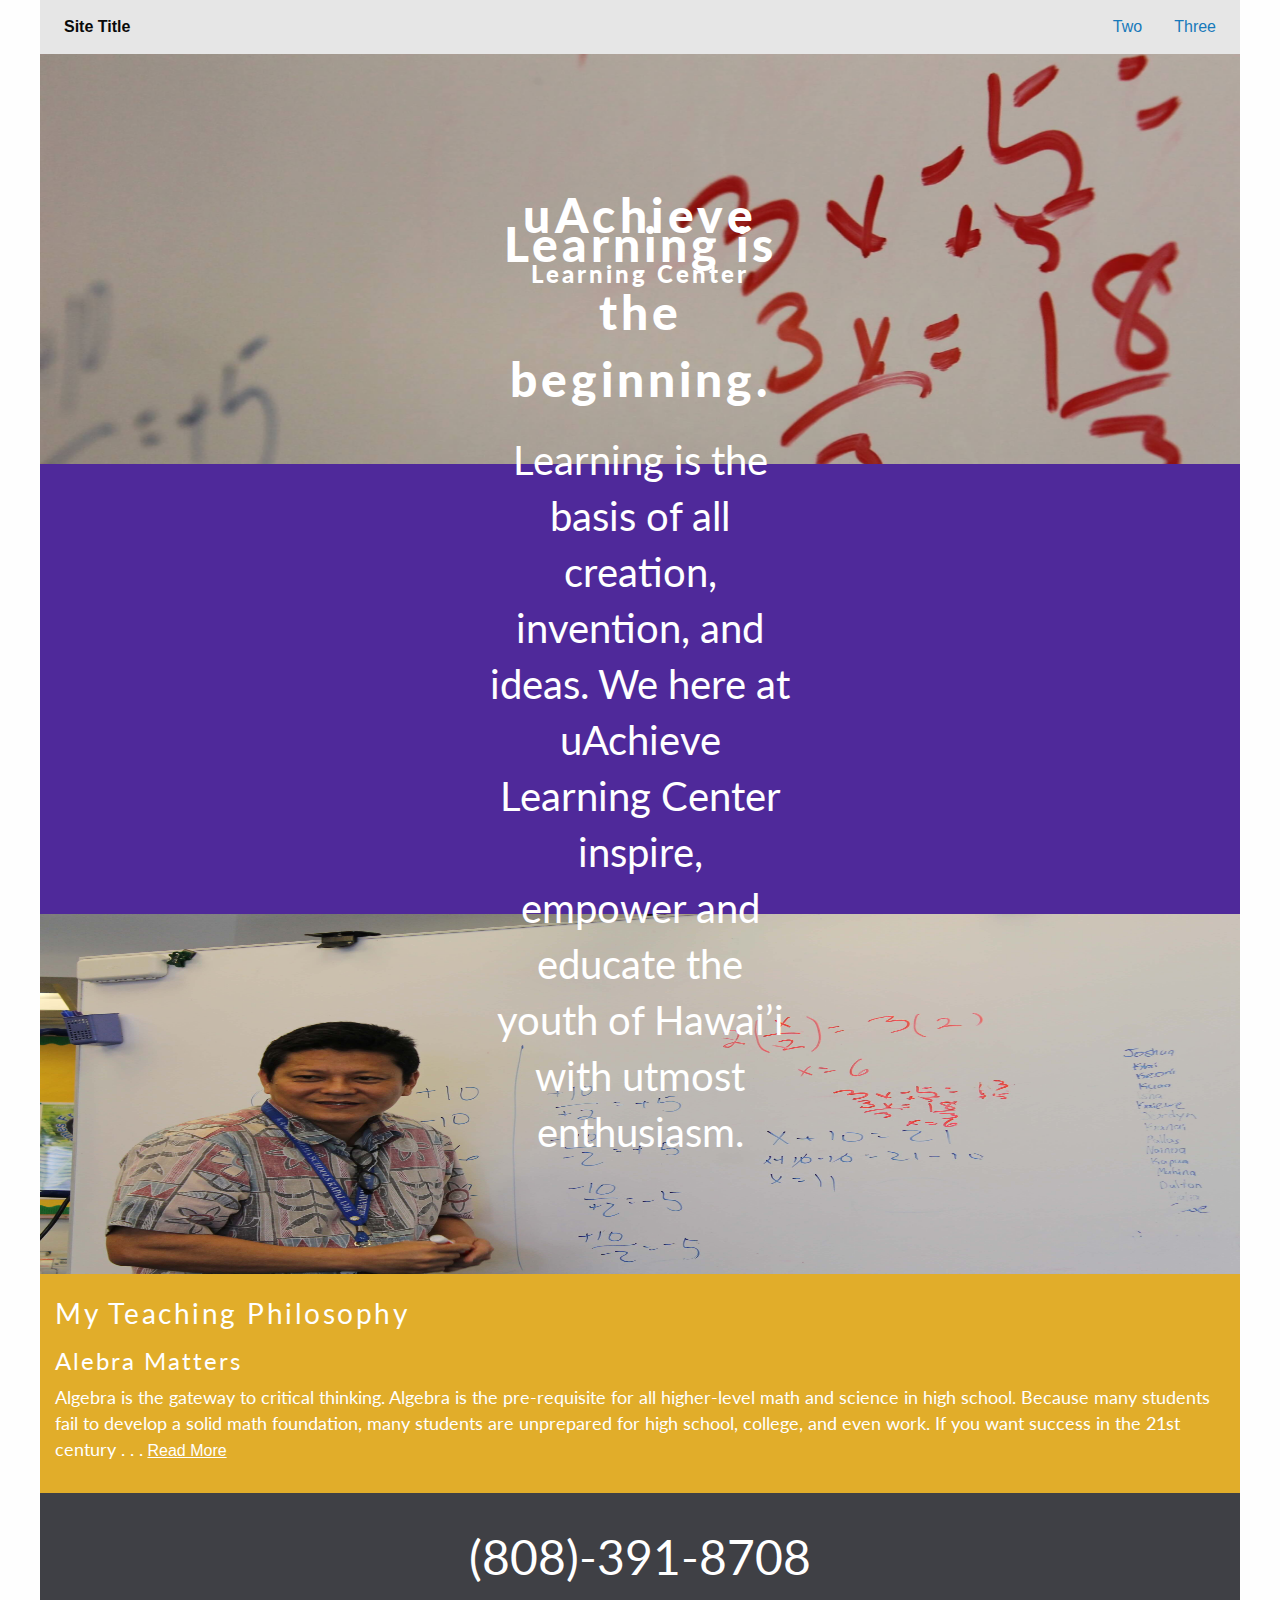
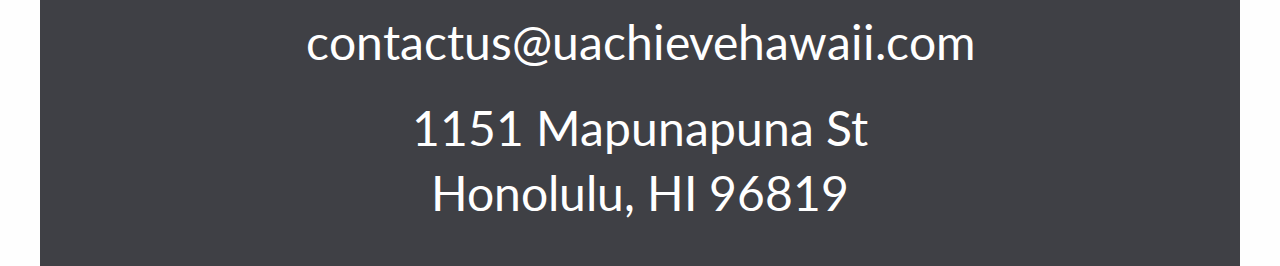
==== index.html @ 9061e4f9 "basic mobile styling done" ====
<!doctype html>
<html class="no-js" lang="en">
  <head>
    <meta charset="utf-8">
    <meta http-equiv="x-ua-compatible" content="ie=edge">
    <meta name="viewport" content="width=device-width, initial-scale=1.0">
    <title>uAchieve 2</title>
    <link rel="stylesheet" href="css/app.css">
    <link rel="stylesheet" href="css/index.css">
    <link href="https://fonts.googleapis.com/css?family=Lato" rel="stylesheet">
  </head>
  <body>



    <div class="row">
    <!-- nav -->
      <div class="title-bar" data-responsive-toggle="da-menu" data-hide-for="medium">
        <button class="menu-icon" type="button" data-toggle="da-menu"></button>
      </div>

      <div class="top-bar" id="da-menu">
        <div class="top-bar-right">
          <ul class="vertical medium-horizontal menu">
            <li><a href="#">Two</a></li>
            <li><a href="#">Three</a></li>
          </ul>
        </div>
        <div class="top-bar-left">
          <ul class="menu">
            <li class="menu-text show-for-medium">Site Title</li>
          </ul>
        </div>
      </div>

      <!-- hero1 -->
      <div class="small-12 columns hero1">
        <div class="hero1text">
          <h1>uAchieve</h1>
          <h2>Learning Center</h2>
        </div>
      </div>
    </div>

    <!-- hero2 -->
    <div class="row hero2">
      <div class="small-12 columns">
        <div class="hero2text">
          <h1>Learning is the beginning.</h1>
          <h2>Learning is the basis of all creation, invention, and ideas. We here at uAchieve Learning Center inspire, empower and educate the youth of Hawai’i with utmost enthusiasm.</h2>
        </div>
      </div>
    </div>

    <!-- hero3 -->
    <div class="row hero3"></div>

    <!-- hero4 -->
    <div class="row hero4">
      <div class="small-12 columns">
        <div class="hero4text">
          <h1>My Teaching Philosophy</h1>
          <h2>Alebra Matters</h2>
          <h3>Algebra is the gateway to critical thinking. Algebra is the pre-requisite for all higher-level math and science in high school. Because many students fail to develop a solid math foundation, many students are unprepared for high school, college, and even work. If you want success in the 21st century . . .</h3> <a href="">Read More</a>
        </div>
      </div>
    </div>

    <!-- footer -->
    <div class="row footer">
      <div class="small-12 columns">
        <div class="footerText">
          <h1>(808)-391-8708</h1>
          <h1>contactus@uachievehawaii.com</h1>
          <h1>1151 Mapunapuna St</h1>
          <h1>Honolulu, HI 96819</h1>
        </div>
      </div>
    </div>

    <script src="bower_components/jquery/dist/jquery.js"></script>
    <script src="bower_components/what-input/dist/what-input.js"></script>
    <script src="bower_components/foundation-sites/dist/js/foundation.js"></script>
    <script src="js/min/app-min.js"></script>
  </body>
</html>
---- css/app.css ----
﻿.slide-in-down.mui-enter{transition-duration:500ms;transition-timing-function:linear;transform:translateY(-100%);transition-property:transform, opacity;backface-visibility:hidden}.slide-in-down.mui-enter.mui-enter-active{transform:translateY(0)}.slide-in-left.mui-enter{transition-duration:500ms;transition-timing-function:linear;transform:translateX(-100%);transition-property:transform, opacity;backface-visibility:hidden}.slide-in-left.mui-enter.mui-enter-active{transform:translateX(0)}.slide-in-up.mui-enter{transition-duration:500ms;transition-timing-function:linear;transform:translateY(100%);transition-property:transform, opacity;backface-visibility:hidden}.slide-in-up.mui-enter.mui-enter-active{transform:translateY(0)}.slide-in-right.mui-enter{transition-duration:500ms;transition-timing-function:linear;transform:translateX(100%);transition-property:transform, opacity;backface-visibility:hidden}.slide-in-right.mui-enter.mui-enter-active{transform:translateX(0)}.slide-out-down.mui-leave{transition-duration:500ms;transition-timing-function:linear;transform:translateY(0);transition-property:transform, opacity;backface-visibility:hidden}.slide-out-down.mui-leave.mui-leave-active{transform:translateY(100%)}.slide-out-right.mui-leave{transition-duration:500ms;transition-timing-function:linear;transform:translateX(0);transition-property:transform, opacity;backface-visibility:hidden}.slide-out-right.mui-leave.mui-leave-active{transform:translateX(100%)}.slide-out-up.mui-leave{transition-duration:500ms;transition-timing-function:linear;transform:translateY(0);transition-property:transform, opacity;backface-visibility:hidden}.slide-out-up.mui-leave.mui-leave-active{transform:translateY(-100%)}.slide-out-left.mui-leave{transition-duration:500ms;transition-timing-function:linear;transform:translateX(0);transition-property:transform, opacity;backface-visibility:hidden}.slide-out-left.mui-leave.mui-leave-active{transform:translateX(-100%)}.fade-in.mui-enter{transition-duration:500ms;transition-timing-function:linear;opacity:0;transition-property:opacity}.fade-in.mui-enter.mui-enter-active{opacity:1}.fade-out.mui-leave{transition-duration:500ms;transition-timing-function:linear;opacity:1;transition-property:opacity}.fade-out.mui-leave.mui-leave-active{opacity:0}.hinge-in-from-top.mui-enter{transition-duration:500ms;transition-timing-function:linear;transform:perspective(2000px) rotateX(-90deg);transform-origin:top;transition-property:transform, opacity;opacity:0}.hinge-in-from-top.mui-enter.mui-enter-active{transform:perspective(2000px) rotate(0deg);opacity:1}.hinge-in-from-right.mui-enter{transition-duration:500ms;transition-timing-function:linear;transform:perspective(2000px) rotateY(-90deg);transform-origin:right;transition-property:transform, opacity;opacity:0}.hinge-in-from-right.mui-enter.mui-enter-active{transform:perspective(2000px) rotate(0deg);opacity:1}.hinge-in-from-bottom.mui-enter{transition-duration:500ms;transition-timing-function:linear;transform:perspective(2000px) rotateX(90deg);transform-origin:bottom;transition-property:transform, opacity;opacity:0}.hinge-in-from-bottom.mui-enter.mui-enter-active{transform:perspective(2000px) rotate(0deg);opacity:1}.hinge-in-from-left.mui-enter{transition-duration:500ms;transition-timing-function:linear;transform:perspective(2000px) rotateY(90deg);transform-origin:left;transition-property:transform, opacity;opacity:0}.hinge-in-from-left.mui-enter.mui-enter-active{transform:perspective(2000px) rotate(0deg);opacity:1}.hinge-in-from-middle-x.mui-enter{transition-duration:500ms;transition-timing-function:linear;transform:perspective(2000px) rotateX(-90deg);transform-origin:center;transition-property:transform, opacity;opacity:0}.hinge-in-from-middle-x.mui-enter.mui-enter-active{transform:perspective(2000px) rotate(0deg);opacity:1}.hinge-in-from-middle-y.mui-enter{transition-duration:500ms;transition-timing-function:linear;transform:perspective(2000px) rotateY(-90deg);transform-origin:center;transition-property:transform, opacity;opacity:0}.hinge-in-from-middle-y.mui-enter.mui-enter-active{transform:perspective(2000px) rotate(0deg);opacity:1}.hinge-out-from-top.mui-leave{transition-duration:500ms;transition-timing-function:linear;transform:perspective(2000px) rotate(0deg);transform-origin:top;transition-property:transform, opacity;opacity:1}.hinge-out-from-top.mui-leave.mui-leave-active{transform:perspective(2000px) rotateX(-90deg);opacity:0}.hinge-out-from-right.mui-leave{transition-duration:500ms;transition-timing-function:linear;transform:perspective(2000px) rotate(0deg);transform-origin:right;transition-property:transform, opacity;opacity:1}.hinge-out-from-right.mui-leave.mui-leave-active{transform:perspective(2000px) rotateY(-90deg);opacity:0}.hinge-out-from-bottom.mui-leave{transition-duration:500ms;transition-timing-function:linear;transform:perspective(2000px) rotate(0deg);transform-origin:bottom;transition-property:transform, opacity;opacity:1}.hinge-out-from-bottom.mui-leave.mui-leave-active{transform:perspective(2000px) rotateX(90deg);opacity:0}.hinge-out-from-left.mui-leave{transition-duration:500ms;transition-timing-function:linear;transform:perspective(2000px) rotate(0deg);transform-origin:left;transition-property:transform, opacity;opacity:1}.hinge-out-from-left.mui-leave.mui-leave-active{transform:perspective(2000px) rotateY(90deg);opacity:0}.hinge-out-from-middle-x.mui-leave{transition-duration:500ms;transition-timing-function:linear;transform:perspective(2000px) rotate(0deg);transform-origin:center;transition-property:transform, opacity;opacity:1}.hinge-out-from-middle-x.mui-leave.mui-leave-active{transform:perspective(2000px) rotateX(-90deg);opacity:0}.hinge-out-from-middle-y.mui-leave{transition-duration:500ms;transition-timing-function:linear;transform:perspective(2000px) rotate(0deg);transform-origin:center;transition-property:transform, opacity;opacity:1}.hinge-out-from-middle-y.mui-leave.mui-leave-active{transform:perspective(2000px) rotateY(-90deg);opacity:0}.scale-in-up.mui-enter{transition-duration:500ms;transition-timing-function:linear;transform:scale(.5);transition-property:transform, opacity;opacity:0}.scale-in-up.mui-enter.mui-enter-active{transform:scale(1);opacity:1}.scale-in-down.mui-enter{transition-duration:500ms;transition-timing-function:linear;transform:scale(1.5);transition-property:transform, opacity;opacity:0}.scale-in-down.mui-enter.mui-enter-active{transform:scale(1);opacity:1}.scale-out-up.mui-leave{transition-duration:500ms;transition-timing-function:linear;transform:scale(1);transition-property:transform, opacity;opacity:1}.scale-out-up.mui-leave.mui-leave-active{transform:scale(1.5);opacity:0}.scale-out-down.mui-leave{transition-duration:500ms;transition-timing-function:linear;transform:scale(1);transition-property:transform, opacity;opacity:1}.scale-out-down.mui-leave.mui-leave-active{transform:scale(.5);opacity:0}.spin-in.mui-enter{transition-duration:500ms;transition-timing-function:linear;transform:rotate(-.75turn);transition-property:transform, opacity;opacity:0}.spin-in.mui-enter.mui-enter-active{transform:rotate(0);opacity:1}.spin-out.mui-leave{transition-duration:500ms;transition-timing-function:linear;transform:rotate(0);transition-property:transform, opacity;opacity:1}.spin-out.mui-leave.mui-leave-active{transform:rotate(.75turn);opacity:0}.spin-in-ccw.mui-enter{transition-duration:500ms;transition-timing-function:linear;transform:rotate(.75turn);transition-property:transform, opacity;opacity:0}.spin-in-ccw.mui-enter.mui-enter-active{transform:rotate(0);opacity:1}.spin-out-ccw.mui-leave{transition-duration:500ms;transition-timing-function:linear;transform:rotate(0);transition-property:transform, opacity;opacity:1}.spin-out-ccw.mui-leave.mui-leave-active{transform:rotate(-.75turn);opacity:0}.slow{transition-duration:750ms !important}.fast{transition-duration:250ms !important}.linear{transition-timing-function:linear !important}.ease{transition-timing-function:ease !important}.ease-in{transition-timing-function:ease-in !important}.ease-out{transition-timing-function:ease-out !important}.ease-in-out{transition-timing-function:ease-in-out !important}.bounce-in{transition-timing-function:cubic-bezier(0.485, 0.155, 0.24, 1.245) !important}.bounce-out{transition-timing-function:cubic-bezier(0.485, 0.155, 0.515, 0.845) !important}.bounce-in-out{transition-timing-function:cubic-bezier(0.76, -0.245, 0.24, 1.245) !important}.short-delay{transition-delay:300ms !important}.long-delay{transition-delay:700ms !important}.shake{animation-name:shake-7}@keyframes shake-7{0%,10%,20%,30%,40%,50%,60%,70%,80%,90%{transform:translateX(7%)}5%,15%,25%,35%,45%,55%,65%,75%,85%,95%{transform:translateX(-7%)}}.spin-cw{animation-name:spin-cw-1turn}@keyframes spin-cw-1turn{0%{transform:rotate(-1turn)}100%{transform:rotate(0)}}.spin-ccw{animation-name:spin-cw-1turn}@keyframes spin-cw-1turn{0%{transform:rotate(0)}100%{transform:rotate(1turn)}}.wiggle{animation-name:wiggle-7deg}@keyframes wiggle-7deg{40%,50%,60%{transform:rotate(7deg)}35%,45%,55%,65%{transform:rotate(-7deg)}0%,30%,70%,100%{transform:rotate(0)}}.shake,.spin-cw,.spin-ccw,.wiggle{animation-duration:500ms}.infinite{animation-iteration-count:infinite}.slow{animation-duration:750ms !important}.fast{animation-duration:250ms !important}.linear{animation-timing-function:linear !important}.ease{animation-timing-function:ease !important}.ease-in{animation-timing-function:ease-in !important}.ease-out{animation-timing-function:ease-out !important}.ease-in-out{animation-timing-function:ease-in-out !important}.bounce-in{animation-timing-function:cubic-bezier(0.485, 0.155, 0.24, 1.245) !important}.bounce-out{animation-timing-function:cubic-bezier(0.485, 0.155, 0.515, 0.845) !important}.bounce-in-out{animation-timing-function:cubic-bezier(0.76, -0.245, 0.24, 1.245) !important}.short-delay{animation-delay:300ms !important}.long-delay{animation-delay:700ms !important}/*! normalize-scss | MIT/GPLv2 License | bit.ly/normalize-scss */html{font-family:sans-serif;line-height:1.15;-ms-text-size-adjust:100%;-webkit-text-size-adjust:100%}body{margin:0}article,aside,footer,header,nav,section{display:block}h1{font-size:2em;margin:0.67em 0}figcaption,figure{display:block}figure{margin:1em 40px}hr{box-sizing:content-box;height:0;overflow:visible}main{display:block}pre{font-family:monospace, monospace;font-size:1em}a{background-color:transparent;-webkit-text-decoration-skip:objects}a:active,a:hover{outline-width:0}abbr[title]{border-bottom:none;text-decoration:underline;text-decoration:underline dotted}b,strong{font-weight:inherit}b,strong{font-weight:bolder}code,kbd,samp{font-family:monospace, monospace;font-size:1em}dfn{font-style:italic}mark{background-color:#ff0;color:#000}small{font-size:80%}sub,sup{font-size:75%;line-height:0;position:relative;vertical-align:baseline}sub{bottom:-0.25em}sup{top:-0.5em}audio,video{display:inline-block}audio:not([controls]){display:none;height:0}img{border-style:none}svg:not(:root){overflow:hidden}button,input,optgroup,select,textarea{font-family:sans-serif;font-size:100%;line-height:1.15;margin:0}button{overflow:visible}button,select{text-transform:none}button,html [type="button"],[type="reset"],[type="submit"]{-webkit-appearance:button}button::-moz-focus-inner,[type="button"]::-moz-focus-inner,[type="reset"]::-moz-focus-inner,[type="submit"]::-moz-focus-inner{border-style:none;padding:0}button:-moz-focusring,[type="button"]:-moz-focusring,[type="reset"]:-moz-focusring,[type="submit"]:-moz-focusring{outline:1px dotted ButtonText}input{overflow:visible}[type="checkbox"],[type="radio"]{box-sizing:border-box;padding:0}[type="number"]::-webkit-inner-spin-button,[type="number"]::-webkit-outer-spin-button{height:auto}[type="search"]{-webkit-appearance:textfield;outline-offset:-2px}[type="search"]::-webkit-search-cancel-button,[type="search"]::-webkit-search-decoration{-webkit-appearance:none}::-webkit-file-upload-button{-webkit-appearance:button;font:inherit}fieldset{border:1px solid #c0c0c0;margin:0 2px;padding:0.35em 0.625em 0.75em}legend{box-sizing:border-box;display:table;max-width:100%;padding:0;color:inherit;white-space:normal}progress{display:inline-block;vertical-align:baseline}textarea{overflow:auto}details{display:block}summary{display:list-item}menu{display:block}canvas{display:inline-block}template{display:none}[hidden]{display:none}.foundation-mq{font-family:"small=0em&medium=40em&large=64em&xlarge=75em&xxlarge=90em"}html{box-sizing:border-box;font-size:100%}*,*::before,*::after{box-sizing:inherit}body{margin:0;padding:0;background:#fefefe;font-family:"Helvetica Neue",Helvetica,Roboto,Arial,sans-serif;font-weight:normal;line-height:1.5;color:#0a0a0a;-webkit-font-smoothing:antialiased;-moz-osx-font-smoothing:grayscale}img{display:inline-block;vertical-align:middle;max-width:100%;height:auto;-ms-interpolation-mode:bicubic}textarea{height:auto;min-height:50px;border-radius:0}select{width:100%;border-radius:0}.map_canvas img,.map_canvas embed,.map_canvas object,.mqa-display img,.mqa-display embed,.mqa-display object{max-width:none !important}button{padding:0;appearance:none;border:0;border-radius:0;background:transparent;line-height:1}[data-whatinput='mouse'] button{outline:0}.is-visible{display:block !important}.is-hidden{display:none !important}.row{max-width:75rem;margin-right:auto;margin-left:auto}.row::before,.row::after{display:table;content:' '}.row::after{clear:both}.row.collapse>.column,.row.collapse>.columns{padding-right:0;padding-left:0}.row .row{margin-right:-.625rem;margin-left:-.625rem}@media print, screen and (min-width: 40em){.row .row{margin-right:-.9375rem;margin-left:-.9375rem}}@media print, screen and (min-width: 64em){.row .row{margin-right:-.9375rem;margin-left:-.9375rem}}.row .row.collapse{margin-right:0;margin-left:0}.row.expanded{max-width:none}.row.expanded .row{margin-right:auto;margin-left:auto}.row.gutter-small>.column,.row.gutter-small>.columns{padding-right:.625rem;padding-left:.625rem}.row.gutter-medium>.column,.row.gutter-medium>.columns{padding-right:.9375rem;padding-left:.9375rem}.column,.columns{width:100%;float:left;padding-right:.625rem;padding-left:.625rem}@media print, screen and (min-width: 40em){.column,.columns{padding-right:.9375rem;padding-left:.9375rem}}.column:last-child:not(:first-child),.columns:last-child:not(:first-child){float:right}.column.end:last-child:last-child,.end.columns:last-child:last-child{float:left}.column.row.row,.row.row.columns{float:none}.row .column.row.row,.row .row.row.columns{margin-right:0;margin-left:0;padding-right:0;padding-left:0}.small-1{width:8.3333333333%}.small-push-1{position:relative;left:8.3333333333%}.small-pull-1{position:relative;left:-8.3333333333%}.small-offset-0{margin-left:0%}.small-2{width:16.6666666667%}.small-push-2{position:relative;left:16.6666666667%}.small-pull-2{position:relative;left:-16.6666666667%}.small-offset-1{margin-left:8.3333333333%}.small-3{width:25%}.small-push-3{position:relative;left:25%}.small-pull-3{position:relative;left:-25%}.small-offset-2{margin-left:16.6666666667%}.small-4{width:33.3333333333%}.small-push-4{position:relative;left:33.3333333333%}.small-pull-4{position:relative;left:-33.3333333333%}.small-offset-3{margin-left:25%}.small-5{width:41.6666666667%}.small-push-5{position:relative;left:41.6666666667%}.small-pull-5{position:relative;left:-41.6666666667%}.small-offset-4{margin-left:33.3333333333%}.small-6{width:50%}.small-push-6{position:relative;left:50%}.small-pull-6{position:relative;left:-50%}.small-offset-5{margin-left:41.6666666667%}.small-7{width:58.3333333333%}.small-push-7{position:relative;left:58.3333333333%}.small-pull-7{position:relative;left:-58.3333333333%}.small-offset-6{margin-left:50%}.small-8{width:66.6666666667%}.small-push-8{position:relative;left:66.6666666667%}.small-pull-8{position:relative;left:-66.6666666667%}.small-offset-7{margin-left:58.3333333333%}.small-9{width:75%}.small-push-9{position:relative;left:75%}.small-pull-9{position:relative;left:-75%}.small-offset-8{margin-left:66.6666666667%}.small-10{width:83.3333333333%}.small-push-10{position:relative;left:83.3333333333%}.small-pull-10{position:relative;left:-83.3333333333%}.small-offset-9{margin-left:75%}.small-11{width:91.6666666667%}.small-push-11{position:relative;left:91.6666666667%}.small-pull-11{position:relative;left:-91.6666666667%}.small-offset-10{margin-left:83.3333333333%}.small-12{width:100%}.small-offset-11{margin-left:91.6666666667%}.small-up-1>.column,.small-up-1>.columns{float:left;width:100%}.small-up-1>.column:nth-of-type(1n),.small-up-1>.columns:nth-of-type(1n){clear:none}.small-up-1>.column:nth-of-type(1n+1),.small-up-1>.columns:nth-of-type(1n+1){clear:both}.small-up-1>.column:last-child,.small-up-1>.columns:last-child{float:left}.small-up-2>.column,.small-up-2>.columns{float:left;width:50%}.small-up-2>.column:nth-of-type(1n),.small-up-2>.columns:nth-of-type(1n){clear:none}.small-up-2>.column:nth-of-type(2n+1),.small-up-2>.columns:nth-of-type(2n+1){clear:both}.small-up-2>.column:last-child,.small-up-2>.columns:last-child{float:left}.small-up-3>.column,.small-up-3>.columns{float:left;width:33.3333333333%}.small-up-3>.column:nth-of-type(1n),.small-up-3>.columns:nth-of-type(1n){clear:none}.small-up-3>.column:nth-of-type(3n+1),.small-up-3>.columns:nth-of-type(3n+1){clear:both}.small-up-3>.column:last-child,.small-up-3>.columns:last-child{float:left}.small-up-4>.column,.small-up-4>.columns{float:left;width:25%}.small-up-4>.column:nth-of-type(1n),.small-up-4>.columns:nth-of-type(1n){clear:none}.small-up-4>.column:nth-of-type(4n+1),.small-up-4>.columns:nth-of-type(4n+1){clear:both}.small-up-4>.column:last-child,.small-up-4>.columns:last-child{float:left}.small-up-5>.column,.small-up-5>.columns{float:left;width:20%}.small-up-5>.column:nth-of-type(1n),.small-up-5>.columns:nth-of-type(1n){clear:none}.small-up-5>.column:nth-of-type(5n+1),.small-up-5>.columns:nth-of-type(5n+1){clear:both}.small-up-5>.column:last-child,.small-up-5>.columns:last-child{float:left}.small-up-6>.column,.small-up-6>.columns{float:left;width:16.6666666667%}.small-up-6>.column:nth-of-type(1n),.small-up-6>.columns:nth-of-type(1n){clear:none}.small-up-6>.column:nth-of-type(6n+1),.small-up-6>.columns:nth-of-type(6n+1){clear:both}.small-up-6>.column:last-child,.small-up-6>.columns:last-child{float:left}.small-up-7>.column,.small-up-7>.columns{float:left;width:14.2857142857%}.small-up-7>.column:nth-of-type(1n),.small-up-7>.columns:nth-of-type(1n){clear:none}.small-up-7>.column:nth-of-type(7n+1),.small-up-7>.columns:nth-of-type(7n+1){clear:both}.small-up-7>.column:last-child,.small-up-7>.columns:last-child{float:left}.small-up-8>.column,.small-up-8>.columns{float:left;width:12.5%}.small-up-8>.column:nth-of-type(1n),.small-up-8>.columns:nth-of-type(1n){clear:none}.small-up-8>.column:nth-of-type(8n+1),.small-up-8>.columns:nth-of-type(8n+1){clear:both}.small-up-8>.column:last-child,.small-up-8>.columns:last-child{float:left}.small-collapse>.column,.small-collapse>.columns{padding-right:0;padding-left:0}.small-collapse .row{margin-right:0;margin-left:0}.expanded.row .small-collapse.row{margin-right:0;margin-left:0}.small-uncollapse>.column,.small-uncollapse>.columns{padding-right:.625rem;padding-left:.625rem}.small-centered{margin-right:auto;margin-left:auto}.small-centered,.small-centered:last-child:not(:first-child){float:none;clear:both}.small-uncentered,.small-push-0,.small-pull-0{position:static;float:left;margin-right:0;margin-left:0}@media print, screen and (min-width: 40em){.medium-1{width:8.3333333333%}.medium-push-1{position:relative;left:8.3333333333%}.medium-pull-1{position:relative;left:-8.3333333333%}.medium-offset-0{margin-left:0%}.medium-2{width:16.6666666667%}.medium-push-2{position:relative;left:16.6666666667%}.medium-pull-2{position:relative;left:-16.6666666667%}.medium-offset-1{margin-left:8.3333333333%}.medium-3{width:25%}.medium-push-3{position:relative;left:25%}.medium-pull-3{position:relative;left:-25%}.medium-offset-2{margin-left:16.6666666667%}.medium-4{width:33.3333333333%}.medium-push-4{position:relative;left:33.3333333333%}.medium-pull-4{position:relative;left:-33.3333333333%}.medium-offset-3{margin-left:25%}.medium-5{width:41.6666666667%}.medium-push-5{position:relative;left:41.6666666667%}.medium-pull-5{position:relative;left:-41.6666666667%}.medium-offset-4{margin-left:33.3333333333%}.medium-6{width:50%}.medium-push-6{position:relative;left:50%}.medium-pull-6{position:relative;left:-50%}.medium-offset-5{margin-left:41.6666666667%}.medium-7{width:58.3333333333%}.medium-push-7{position:relative;left:58.3333333333%}.medium-pull-7{position:relative;left:-58.3333333333%}.medium-offset-6{margin-left:50%}.medium-8{width:66.6666666667%}.medium-push-8{position:relative;left:66.6666666667%}.medium-pull-8{position:relative;left:-66.6666666667%}.medium-offset-7{margin-left:58.3333333333%}.medium-9{width:75%}.medium-push-9{position:relative;left:75%}.medium-pull-9{position:relative;left:-75%}.medium-offset-8{margin-left:66.6666666667%}.medium-10{width:83.3333333333%}.medium-push-10{position:relative;left:83.3333333333%}.medium-pull-10{position:relative;left:-83.3333333333%}.medium-offset-9{margin-left:75%}.medium-11{width:91.6666666667%}.medium-push-11{position:relative;left:91.6666666667%}.medium-pull-11{position:relative;left:-91.6666666667%}.medium-offset-10{margin-left:83.3333333333%}.medium-12{width:100%}.medium-offset-11{margin-left:91.6666666667%}.medium-up-1>.column,.medium-up-1>.columns{float:left;width:100%}.medium-up-1>.column:nth-of-type(1n),.medium-up-1>.columns:nth-of-type(1n){clear:none}.medium-up-1>.column:nth-of-type(1n+1),.medium-up-1>.columns:nth-of-type(1n+1){clear:both}.medium-up-1>.column:last-child,.medium-up-1>.columns:last-child{float:left}.medium-up-2>.column,.medium-up-2>.columns{float:left;width:50%}.medium-up-2>.column:nth-of-type(1n),.medium-up-2>.columns:nth-of-type(1n){clear:none}.medium-up-2>.column:nth-of-type(2n+1),.medium-up-2>.columns:nth-of-type(2n+1){clear:both}.medium-up-2>.column:last-child,.medium-up-2>.columns:last-child{float:left}.medium-up-3>.column,.medium-up-3>.columns{float:left;width:33.3333333333%}.medium-up-3>.column:nth-of-type(1n),.medium-up-3>.columns:nth-of-type(1n){clear:none}.medium-up-3>.column:nth-of-type(3n+1),.medium-up-3>.columns:nth-of-type(3n+1){clear:both}.medium-up-3>.column:last-child,.medium-up-3>.columns:last-child{float:left}.medium-up-4>.column,.medium-up-4>.columns{float:left;width:25%}.medium-up-4>.column:nth-of-type(1n),.medium-up-4>.columns:nth-of-type(1n){clear:none}.medium-up-4>.column:nth-of-type(4n+1),.medium-up-4>.columns:nth-of-type(4n+1){clear:both}.medium-up-4>.column:last-child,.medium-up-4>.columns:last-child{float:left}.medium-up-5>.column,.medium-up-5>.columns{float:left;width:20%}.medium-up-5>.column:nth-of-type(1n),.medium-up-5>.columns:nth-of-type(1n){clear:none}.medium-up-5>.column:nth-of-type(5n+1),.medium-up-5>.columns:nth-of-type(5n+1){clear:both}.medium-up-5>.column:last-child,.medium-up-5>.columns:last-child{float:left}.medium-up-6>.column,.medium-up-6>.columns{float:left;width:16.6666666667%}.medium-up-6>.column:nth-of-type(1n),.medium-up-6>.columns:nth-of-type(1n){clear:none}.medium-up-6>.column:nth-of-type(6n+1),.medium-up-6>.columns:nth-of-type(6n+1){clear:both}.medium-up-6>.column:last-child,.medium-up-6>.columns:last-child{float:left}.medium-up-7>.column,.medium-up-7>.columns{float:left;width:14.2857142857%}.medium-up-7>.column:nth-of-type(1n),.medium-up-7>.columns:nth-of-type(1n){clear:none}.medium-up-7>.column:nth-of-type(7n+1),.medium-up-7>.columns:nth-of-type(7n+1){clear:both}.medium-up-7>.column:last-child,.medium-up-7>.columns:last-child{float:left}.medium-up-8>.column,.medium-up-8>.columns{float:left;width:12.5%}.medium-up-8>.column:nth-of-type(1n),.medium-up-8>.columns:nth-of-type(1n){clear:none}.medium-up-8>.column:nth-of-type(8n+1),.medium-up-8>.columns:nth-of-type(8n+1){clear:both}.medium-up-8>.column:last-child,.medium-up-8>.columns:last-child{float:left}.medium-collapse>.column,.medium-collapse>.columns{padding-right:0;padding-left:0}.medium-collapse .row{margin-right:0;margin-left:0}.expanded.row .medium-collapse.row{margin-right:0;margin-left:0}.medium-uncollapse>.column,.medium-uncollapse>.columns{padding-right:.9375rem;padding-left:.9375rem}.medium-centered{margin-right:auto;margin-left:auto}.medium-centered,.medium-centered:last-child:not(:first-child){float:none;clear:both}.medium-uncentered,.medium-push-0,.medium-pull-0{position:static;float:left;margin-right:0;margin-left:0}}@media print, screen and (min-width: 64em){.large-1{width:8.3333333333%}.large-push-1{position:relative;left:8.3333333333%}.large-pull-1{position:relative;left:-8.3333333333%}.large-offset-0{margin-left:0%}.large-2{width:16.6666666667%}.large-push-2{position:relative;left:16.6666666667%}.large-pull-2{position:relative;left:-16.6666666667%}.large-offset-1{margin-left:8.3333333333%}.large-3{width:25%}.large-push-3{position:relative;left:25%}.large-pull-3{position:relative;left:-25%}.large-offset-2{margin-left:16.6666666667%}.large-4{width:33.3333333333%}.large-push-4{position:relative;left:33.3333333333%}.large-pull-4{position:relative;left:-33.3333333333%}.large-offset-3{margin-left:25%}.large-5{width:41.6666666667%}.large-push-5{position:relative;left:41.6666666667%}.large-pull-5{position:relative;left:-41.6666666667%}.large-offset-4{margin-left:33.3333333333%}.large-6{width:50%}.large-push-6{position:relative;left:50%}.large-pull-6{position:relative;left:-50%}.large-offset-5{margin-left:41.6666666667%}.large-7{width:58.3333333333%}.large-push-7{position:relative;left:58.3333333333%}.large-pull-7{position:relative;left:-58.3333333333%}.large-offset-6{margin-left:50%}.large-8{width:66.6666666667%}.large-push-8{position:relative;left:66.6666666667%}.large-pull-8{position:relative;left:-66.6666666667%}.large-offset-7{margin-left:58.3333333333%}.large-9{width:75%}.large-push-9{position:relative;left:75%}.large-pull-9{position:relative;left:-75%}.large-offset-8{margin-left:66.6666666667%}.large-10{width:83.3333333333%}.large-push-10{position:relative;left:83.3333333333%}.large-pull-10{position:relative;left:-83.3333333333%}.large-offset-9{margin-left:75%}.large-11{width:91.6666666667%}.large-push-11{position:relative;left:91.6666666667%}.large-pull-11{position:relative;left:-91.6666666667%}.large-offset-10{margin-left:83.3333333333%}.large-12{width:100%}.large-offset-11{margin-left:91.6666666667%}.large-up-1>.column,.large-up-1>.columns{float:left;width:100%}.large-up-1>.column:nth-of-type(1n),.large-up-1>.columns:nth-of-type(1n){clear:none}.large-up-1>.column:nth-of-type(1n+1),.large-up-1>.columns:nth-of-type(1n+1){clear:both}.large-up-1>.column:last-child,.large-up-1>.columns:last-child{float:left}.large-up-2>.column,.large-up-2>.columns{float:left;width:50%}.large-up-2>.column:nth-of-type(1n),.large-up-2>.columns:nth-of-type(1n){clear:none}.large-up-2>.column:nth-of-type(2n+1),.large-up-2>.columns:nth-of-type(2n+1){clear:both}.large-up-2>.column:last-child,.large-up-2>.columns:last-child{float:left}.large-up-3>.column,.large-up-3>.columns{float:left;width:33.3333333333%}.large-up-3>.column:nth-of-type(1n),.large-up-3>.columns:nth-of-type(1n){clear:none}.large-up-3>.column:nth-of-type(3n+1),.large-up-3>.columns:nth-of-type(3n+1){clear:both}.large-up-3>.column:last-child,.large-up-3>.columns:last-child{float:left}.large-up-4>.column,.large-up-4>.columns{float:left;width:25%}.large-up-4>.column:nth-of-type(1n),.large-up-4>.columns:nth-of-type(1n){clear:none}.large-up-4>.column:nth-of-type(4n+1),.large-up-4>.columns:nth-of-type(4n+1){clear:both}.large-up-4>.column:last-child,.large-up-4>.columns:last-child{float:left}.large-up-5>.column,.large-up-5>.columns{float:left;width:20%}.large-up-5>.column:nth-of-type(1n),.large-up-5>.columns:nth-of-type(1n){clear:none}.large-up-5>.column:nth-of-type(5n+1),.large-up-5>.columns:nth-of-type(5n+1){clear:both}.large-up-5>.column:last-child,.large-up-5>.columns:last-child{float:left}.large-up-6>.column,.large-up-6>.columns{float:left;width:16.6666666667%}.large-up-6>.column:nth-of-type(1n),.large-up-6>.columns:nth-of-type(1n){clear:none}.large-up-6>.column:nth-of-type(6n+1),.large-up-6>.columns:nth-of-type(6n+1){clear:both}.large-up-6>.column:last-child,.large-up-6>.columns:last-child{float:left}.large-up-7>.column,.large-up-7>.columns{float:left;width:14.2857142857%}.large-up-7>.column:nth-of-type(1n),.large-up-7>.columns:nth-of-type(1n){clear:none}.large-up-7>.column:nth-of-type(7n+1),.large-up-7>.columns:nth-of-type(7n+1){clear:both}.large-up-7>.column:last-child,.large-up-7>.columns:last-child{float:left}.large-up-8>.column,.large-up-8>.columns{float:left;width:12.5%}.large-up-8>.column:nth-of-type(1n),.large-up-8>.columns:nth-of-type(1n){clear:none}.large-up-8>.column:nth-of-type(8n+1),.large-up-8>.columns:nth-of-type(8n+1){clear:both}.large-up-8>.column:last-child,.large-up-8>.columns:last-child{float:left}.large-collapse>.column,.large-collapse>.columns{padding-right:0;padding-left:0}.large-collapse .row{margin-right:0;margin-left:0}.expanded.row .large-collapse.row{margin-right:0;margin-left:0}.large-uncollapse>.column,.large-uncollapse>.columns{padding-right:.9375rem;padding-left:.9375rem}.large-centered{margin-right:auto;margin-left:auto}.large-centered,.large-centered:last-child:not(:first-child){float:none;clear:both}.large-uncentered,.large-push-0,.large-pull-0{position:static;float:left;margin-right:0;margin-left:0}}.column-block{margin-bottom:1.25rem}.column-block>:last-child{margin-bottom:0}@media print, screen and (min-width: 40em){.column-block{margin-bottom:1.875rem}.column-block>:last-child{margin-bottom:0}}div,dl,dt,dd,ul,ol,li,h1,h2,h3,h4,h5,h6,pre,form,p,blockquote,th,td{margin:0;padding:0}p{margin-bottom:1rem;font-size:inherit;line-height:1.6;text-rendering:optimizeLegibility}em,i{font-style:italic;line-height:inherit}strong,b{font-weight:bold;line-height:inherit}small{font-size:80%;line-height:inherit}h1,h2,h3,h4,h5,h6{font-family:"Helvetica Neue",Helvetica,Roboto,Arial,sans-serif;font-style:normal;font-weight:normal;color:inherit;text-rendering:optimizeLegibility}h1 small,h2 small,h3 small,h4 small,h5 small,h6 small{line-height:0;color:#cacaca}h1{font-size:1.5rem;line-height:1.4;margin-top:0;margin-bottom:.5rem}h2{font-size:1.25rem;line-height:1.4;margin-top:0;margin-bottom:.5rem}h3{font-size:1.1875rem;line-height:1.4;margin-top:0;margin-bottom:.5rem}h4{font-size:1.125rem;line-height:1.4;margin-top:0;margin-bottom:.5rem}h5{font-size:1.0625rem;line-height:1.4;margin-top:0;margin-bottom:.5rem}h6{font-size:1rem;line-height:1.4;margin-top:0;margin-bottom:.5rem}@media print, screen and (min-width: 40em){h1{font-size:3rem}h2{font-size:2.5rem}h3{font-size:1.9375rem}h4{font-size:1.5625rem}h5{font-size:1.25rem}h6{font-size:1rem}}a{line-height:inherit;color:#1779ba;text-decoration:none;cursor:pointer}a:hover,a:focus{color:#1468a0}a img{border:0}hr{clear:both;max-width:75rem;height:0;margin:1.25rem auto;border-top:0;border-right:0;border-bottom:1px solid #cacaca;border-left:0}ul,ol,dl{margin-bottom:1rem;list-style-position:outside;line-height:1.6}li{font-size:inherit}ul{margin-left:1.25rem;list-style-type:disc}ol{margin-left:1.25rem}ul ul,ol ul,ul ol,ol ol{margin-left:1.25rem;margin-bottom:0}dl{margin-bottom:1rem}dl dt{margin-bottom:.3rem;font-weight:bold}blockquote{margin:0 0 1rem;padding:.5625rem 1.25rem 0 1.1875rem;border-left:1px solid #cacaca}blockquote,blockquote p{line-height:1.6;color:#8a8a8a}cite{display:block;font-size:.8125rem;color:#8a8a8a}cite:before{content:"— "}abbr{border-bottom:1px dotted #0a0a0a;color:#0a0a0a;cursor:help}figure{margin:0}code{padding:.125rem .3125rem .0625rem;border:1px solid #cacaca;background-color:#e6e6e6;font-family:Consolas,"Liberation Mono",Courier,monospace;font-weight:normal;color:#0a0a0a}kbd{margin:0;padding:.125rem .25rem 0;background-color:#e6e6e6;font-family:Consolas,"Liberation Mono",Courier,monospace;color:#0a0a0a}.subheader{margin-top:.2rem;margin-bottom:.5rem;font-weight:normal;line-height:1.4;color:#8a8a8a}.lead{font-size:125%;line-height:1.6}.stat{font-size:2.5rem;line-height:1}p+.stat{margin-top:-1rem}.no-bullet{margin-left:0;list-style:none}.text-left{text-align:left}.text-right{text-align:right}.text-center{text-align:center}.text-justify{text-align:justify}@media print, screen and (min-width: 40em){.medium-text-left{text-align:left}.medium-text-right{text-align:right}.medium-text-center{text-align:center}.medium-text-justify{text-align:justify}}@media print, screen and (min-width: 64em){.large-text-left{text-align:left}.large-text-right{text-align:right}.large-text-center{text-align:center}.large-text-justify{text-align:justify}}.show-for-print{display:none !important}@media print{*{background:transparent !important;box-shadow:none !important;color:black !important;text-shadow:none !important}.show-for-print{display:block !important}.hide-for-print{display:none !important}table.show-for-print{display:table !important}thead.show-for-print{display:table-header-group !important}tbody.show-for-print{display:table-row-group !important}tr.show-for-print{display:table-row !important}td.show-for-print{display:table-cell !important}th.show-for-print{display:table-cell !important}a,a:visited{text-decoration:underline}a[href]:after{content:" (" attr(href) ")"}.ir a:after,a[href^='javascript:']:after,a[href^='#']:after{content:''}abbr[title]:after{content:" (" attr(title) ")"}pre,blockquote{border:1px solid #8a8a8a;page-break-inside:avoid}thead{display:table-header-group}tr,img{page-break-inside:avoid}img{max-width:100% !important}@page{margin:0.5cm}p,h2,h3{orphans:3;widows:3}h2,h3{page-break-after:avoid}}.button{display:inline-block;vertical-align:middle;margin:0 0 1rem 0;padding:0.85em 1em;-webkit-appearance:none;border:1px solid transparent;border-radius:0;transition:background-color 0.25s ease-out,color 0.25s ease-out;font-size:0.9rem;line-height:1;text-align:center;cursor:pointer;background-color:#1779ba;color:#fefefe}[data-whatinput='mouse'] .button{outline:0}.button:hover,.button:focus{background-color:#14679e;color:#fefefe}.button.tiny{font-size:.6rem}.button.small{font-size:.75rem}.button.large{font-size:1.25rem}.button.expanded{display:block;width:100%;margin-right:0;margin-left:0}.button.primary{background-color:#1779ba;color:#fefefe}.button.primary:hover,.button.primary:focus{background-color:#126195;color:#fefefe}.button.secondary{background-color:#767676;color:#fefefe}.button.secondary:hover,.button.secondary:focus{background-color:#5e5e5e;color:#fefefe}.button.success{background-color:#3adb76;color:#0a0a0a}.button.success:hover,.button.success:focus{background-color:#22bb5b;color:#0a0a0a}.button.warning{background-color:#ffae00;color:#0a0a0a}.button.warning:hover,.button.warning:focus{background-color:#cc8b00;color:#0a0a0a}.button.alert{background-color:#cc4b37;color:#fefefe}.button.alert:hover,.button.alert:focus{background-color:#a53b2a;color:#fefefe}.button.hollow{border:1px solid #1779ba;color:#1779ba}.button.hollow,.button.hollow:hover,.button.hollow:focus{background-color:transparent}.button.hollow:hover,.button.hollow:focus{border-color:#0c3d5d;color:#0c3d5d}.button.hollow.primary{border:1px solid #1779ba;color:#1779ba}.button.hollow.primary:hover,.button.hollow.primary:focus{border-color:#0c3d5d;color:#0c3d5d}.button.hollow.secondary{border:1px solid #767676;color:#767676}.button.hollow.secondary:hover,.button.hollow.secondary:focus{border-color:#3b3b3b;color:#3b3b3b}.button.hollow.success{border:1px solid #3adb76;color:#3adb76}.button.hollow.success:hover,.button.hollow.success:focus{border-color:#157539;color:#157539}.button.hollow.warning{border:1px solid #ffae00;color:#ffae00}.button.hollow.warning:hover,.button.hollow.warning:focus{border-color:#805700;color:#805700}.button.hollow.alert{border:1px solid #cc4b37;color:#cc4b37}.button.hollow.alert:hover,.button.hollow.alert:focus{border-color:#67251a;color:#67251a}.button.disabled,.button[disabled]{opacity:.25;cursor:not-allowed}.button.disabled:hover,.button.disabled:focus,.button[disabled]:hover,.button[disabled]:focus{background-color:#1779ba;color:#fefefe}.button.disabled.primary,.button[disabled].primary{opacity:.25;cursor:not-allowed}.button.disabled.primary:hover,.button.disabled.primary:focus,.button[disabled].primary:hover,.button[disabled].primary:focus{background-color:#1779ba;color:#fefefe}.button.disabled.secondary,.button[disabled].secondary{opacity:.25;cursor:not-allowed}.button.disabled.secondary:hover,.button.disabled.secondary:focus,.button[disabled].secondary:hover,.button[disabled].secondary:focus{background-color:#767676;color:#fefefe}.button.disabled.success,.button[disabled].success{opacity:.25;cursor:not-allowed}.button.disabled.success:hover,.button.disabled.success:focus,.button[disabled].success:hover,.button[disabled].success:focus{background-color:#3adb76;color:#fefefe}.button.disabled.warning,.button[disabled].warning{opacity:.25;cursor:not-allowed}.button.disabled.warning:hover,.button.disabled.warning:focus,.button[disabled].warning:hover,.button[disabled].warning:focus{background-color:#ffae00;color:#fefefe}.button.disabled.alert,.button[disabled].alert{opacity:.25;cursor:not-allowed}.button.disabled.alert:hover,.button.disabled.alert:focus,.button[disabled].alert:hover,.button[disabled].alert:focus{background-color:#cc4b37;color:#fefefe}.button.dropdown::after{display:block;width:0;height:0;border:inset .4em;content:'';border-bottom-width:0;border-top-style:solid;border-color:#fefefe transparent transparent;position:relative;top:0.4em;display:inline-block;float:right;margin-left:1em}.button.arrow-only::after{top:-0.1em;float:none;margin-left:0}[type='text'],[type='password'],[type='date'],[type='datetime'],[type='datetime-local'],[type='month'],[type='week'],[type='email'],[type='number'],[type='search'],[type='tel'],[type='time'],[type='url'],[type='color'],textarea{display:block;box-sizing:border-box;width:100%;height:2.4375rem;margin:0 0 1rem;padding:.5rem;border:1px solid #cacaca;border-radius:0;background-color:#fefefe;box-shadow:inset 0 1px 2px rgba(10,10,10,0.1);font-family:inherit;font-size:1rem;font-weight:normal;color:#0a0a0a;transition:box-shadow 0.5s,border-color 0.25s ease-in-out;appearance:none}[type='text']:focus,[type='password']:focus,[type='date']:focus,[type='datetime']:focus,[type='datetime-local']:focus,[type='month']:focus,[type='week']:focus,[type='email']:focus,[type='number']:focus,[type='search']:focus,[type='tel']:focus,[type='time']:focus,[type='url']:focus,[type='color']:focus,textarea:focus{outline:none;border:1px solid #8a8a8a;background-color:#fefefe;box-shadow:0 0 5px #cacaca;transition:box-shadow 0.5s,border-color 0.25s ease-in-out}textarea{max-width:100%}textarea[rows]{height:auto}input::placeholder,textarea::placeholder{color:#cacaca}input:disabled,input[readonly],textarea:disabled,textarea[readonly]{background-color:#e6e6e6;cursor:not-allowed}[type='submit'],[type='button']{appearance:none;border-radius:0}input[type='search']{box-sizing:border-box}[type='file'],[type='checkbox'],[type='radio']{margin:0 0 1rem}[type='checkbox']+label,[type='radio']+label{display:inline-block;vertical-align:baseline;margin-left:.5rem;margin-right:1rem;margin-bottom:0}[type='checkbox']+label[for],[type='radio']+label[for]{cursor:pointer}label>[type='checkbox'],label>[type='radio']{margin-right:.5rem}[type='file']{width:100%}label{display:block;margin:0;font-size:.875rem;font-weight:normal;line-height:1.8;color:#0a0a0a}label.middle{margin:0 0 1rem;padding:.5625rem 0}.help-text{margin-top:-.5rem;font-size:.8125rem;font-style:italic;color:#0a0a0a}.input-group{display:table;width:100%;margin-bottom:1rem}.input-group>:first-child{border-radius:0 0 0 0}.input-group>:last-child>*{border-radius:0 0 0 0}.input-group-label,.input-group-field,.input-group-button,.input-group-button a,.input-group-button input,.input-group-button button,.input-group-button label{margin:0;white-space:nowrap;display:table-cell;vertical-align:middle}.input-group-label{padding:0 1rem;border:1px solid #cacaca;background:#e6e6e6;color:#0a0a0a;text-align:center;white-space:nowrap;width:1%;height:100%}.input-group-label:first-child{border-right:0}.input-group-label:last-child{border-left:0}.input-group-field{border-radius:0;height:2.5rem}.input-group-button{padding-top:0;padding-bottom:0;text-align:center;width:1%;height:100%}.input-group-button a,.input-group-button input,.input-group-button button,.input-group-button label{height:2.5rem;padding-top:0;padding-bottom:0;font-size:1rem}.input-group .input-group-button{display:table-cell}fieldset{margin:0;padding:0;border:0}legend{max-width:100%;margin-bottom:.5rem}.fieldset{margin:1.125rem 0;padding:1.25rem;border:1px solid #cacaca}.fieldset legend{margin:0;margin-left:-.1875rem;padding:0 .1875rem;background:#fefefe}select{height:2.4375rem;margin:0 0 1rem;padding:.5rem;appearance:none;border:1px solid #cacaca;border-radius:0;background-color:#fefefe;font-family:inherit;font-size:1rem;line-height:normal;color:#0a0a0a;background-image:url("data:image/svg+xml;utf8,<svg xmlns='http://www.w3.org/2000/svg' version='1.1' width='32' height='24' viewBox='0 0 32 24'><polygon points='0,0 32,0 16,24' style='fill: rgb%28138, 138, 138%29'></polygon></svg>");background-origin:content-box;background-position:right -1rem center;background-repeat:no-repeat;background-size:9px 6px;padding-right:1.5rem;transition:box-shadow 0.5s,border-color 0.25s ease-in-out}@media screen and (min-width: 0\0){select{background-image:url("[data-uri]")}}select:focus{outline:none;border:1px solid #8a8a8a;background-color:#fefefe;box-shadow:0 0 5px #cacaca;transition:box-shadow 0.5s,border-color 0.25s ease-in-out}select:disabled{background-color:#e6e6e6;cursor:not-allowed}select::-ms-expand{display:none}select[multiple]{height:auto;background-image:none}.is-invalid-input:not(:focus){border-color:#cc4b37;background-color:#f9ecea}.is-invalid-input:not(:focus)::placeholder{color:#cc4b37}.is-invalid-label{color:#cc4b37}.form-error{display:none;margin-top:-.5rem;margin-bottom:1rem;font-size:.75rem;font-weight:bold;color:#cc4b37}.form-error.is-visible{display:block}.accordion{margin-left:0;background:#fefefe;list-style-type:none}.accordion-item:first-child>:first-child{border-radius:0 0 0 0}.accordion-item:last-child>:last-child{border-radius:0 0 0 0}.accordion-title{position:relative;display:block;padding:1.25rem 1rem;border:1px solid #e6e6e6;border-bottom:0;font-size:.75rem;line-height:1;color:#1779ba}:last-child:not(.is-active)>.accordion-title{border-bottom:1px solid #e6e6e6;border-radius:0 0 0 0}.accordion-title:hover,.accordion-title:focus{background-color:#e6e6e6}.accordion-title::before{position:absolute;top:50%;right:1rem;margin-top:-0.5rem;content:'+'}.is-active>.accordion-title::before{content:'–'}.accordion-content{display:none;padding:1rem;border:1px solid #e6e6e6;border-bottom:0;background-color:#fefefe;color:#0a0a0a}:last-child>.accordion-content:last-child{border-bottom:1px solid #e6e6e6}.is-accordion-submenu-parent>a{position:relative}.is-accordion-submenu-parent>a::after{display:block;width:0;height:0;border:inset 6px;content:'';border-bottom-width:0;border-top-style:solid;border-color:#1779ba transparent transparent;position:absolute;top:50%;margin-top:-3px;right:1rem}.is-accordion-submenu-parent[aria-expanded='true']>a::after{transform:rotate(180deg);transform-origin:50% 50%}.badge{display:inline-block;min-width:2.1em;padding:.3em;border-radius:50%;font-size:.6rem;text-align:center;background:#1779ba;color:#fefefe}.badge.primary{background:#1779ba;color:#fefefe}.badge.secondary{background:#767676;color:#fefefe}.badge.success{background:#3adb76;color:#0a0a0a}.badge.warning{background:#ffae00;color:#0a0a0a}.badge.alert{background:#cc4b37;color:#fefefe}.breadcrumbs{margin:0 0 1rem 0;list-style:none}.breadcrumbs::before,.breadcrumbs::after{display:table;content:' '}.breadcrumbs::after{clear:both}.breadcrumbs li{float:left;font-size:.6875rem;color:#0a0a0a;cursor:default;text-transform:uppercase}.breadcrumbs li:not(:last-child)::after{position:relative;top:1px;margin:0 .75rem;opacity:1;content:"/";color:#cacaca}.breadcrumbs a{color:#1779ba}.breadcrumbs a:hover{text-decoration:underline}.breadcrumbs .disabled{color:#cacaca;cursor:not-allowed}.button-group{margin-bottom:1rem;font-size:0}.button-group::before,.button-group::after{display:table;content:' '}.button-group::after{clear:both}.button-group .button{margin:0;margin-right:1px;margin-bottom:1px;font-size:0.9rem}.button-group .button:last-child{margin-right:0}.button-group.tiny .button{font-size:.6rem}.button-group.small .button{font-size:.75rem}.button-group.large .button{font-size:1.25rem}.button-group.expanded{margin-right:-1px}.button-group.expanded::before,.button-group.expanded::after{display:none}.button-group.expanded .button:first-child:nth-last-child(2),.button-group.expanded .button:first-child:nth-last-child(2):first-child:nth-last-child(2) ~ .button{display:inline-block;width:calc(50% - 1px);margin-right:1px}.button-group.expanded .button:first-child:nth-last-child(2):last-child,.button-group.expanded .button:first-child:nth-last-child(2):first-child:nth-last-child(2) ~ .button:last-child{margin-right:-6px}.button-group.expanded .button:first-child:nth-last-child(3),.button-group.expanded .button:first-child:nth-last-child(3):first-child:nth-last-child(3) ~ .button{display:inline-block;width:calc(33.3333333333% - 1px);margin-right:1px}.button-group.expanded .button:first-child:nth-last-child(3):last-child,.button-group.expanded .button:first-child:nth-last-child(3):first-child:nth-last-child(3) ~ .button:last-child{margin-right:-6px}.button-group.expanded .button:first-child:nth-last-child(4),.button-group.expanded .button:first-child:nth-last-child(4):first-child:nth-last-child(4) ~ .button{display:inline-block;width:calc(25% - 1px);margin-right:1px}.button-group.expanded .button:first-child:nth-last-child(4):last-child,.button-group.expanded .button:first-child:nth-last-child(4):first-child:nth-last-child(4) ~ .button:last-child{margin-right:-6px}.button-group.expanded .button:first-child:nth-last-child(5),.button-group.expanded .button:first-child:nth-last-child(5):first-child:nth-last-child(5) ~ .button{display:inline-block;width:calc(20% - 1px);margin-right:1px}.button-group.expanded .button:first-child:nth-last-child(5):last-child,.button-group.expanded .button:first-child:nth-last-child(5):first-child:nth-last-child(5) ~ .button:last-child{margin-right:-6px}.button-group.expanded .button:first-child:nth-last-child(6),.button-group.expanded .button:first-child:nth-last-child(6):first-child:nth-last-child(6) ~ .button{display:inline-block;width:calc(16.6666666667% - 1px);margin-right:1px}.button-group.expanded .button:first-child:nth-last-child(6):last-child,.button-group.expanded .button:first-child:nth-last-child(6):first-child:nth-last-child(6) ~ .button:last-child{margin-right:-6px}.button-group.primary .button{background-color:#1779ba;color:#fefefe}.button-group.primary .button:hover,.button-group.primary .button:focus{background-color:#126195;color:#fefefe}.button-group.secondary .button{background-color:#767676;color:#fefefe}.button-group.secondary .button:hover,.button-group.secondary .button:focus{background-color:#5e5e5e;color:#fefefe}.button-group.success .button{background-color:#3adb76;color:#0a0a0a}.button-group.success .button:hover,.button-group.success .button:focus{background-color:#22bb5b;color:#0a0a0a}.button-group.warning .button{background-color:#ffae00;color:#0a0a0a}.button-group.warning .button:hover,.button-group.warning .button:focus{background-color:#cc8b00;color:#0a0a0a}.button-group.alert .button{background-color:#cc4b37;color:#fefefe}.button-group.alert .button:hover,.button-group.alert .button:focus{background-color:#a53b2a;color:#fefefe}.button-group.stacked .button,.button-group.stacked-for-small .button,.button-group.stacked-for-medium .button{width:100%}.button-group.stacked .button:last-child,.button-group.stacked-for-small .button:last-child,.button-group.stacked-for-medium .button:last-child{margin-bottom:0}@media print, screen and (min-width: 40em){.button-group.stacked-for-small .button{width:auto;margin-bottom:0}}@media print, screen and (min-width: 64em){.button-group.stacked-for-medium .button{width:auto;margin-bottom:0}}@media screen and (max-width: 39.9375em){.button-group.stacked-for-small.expanded{display:block}.button-group.stacked-for-small.expanded .button{display:block;margin-right:0}}.callout{position:relative;margin:0 0 1rem 0;padding:1rem;border:1px solid rgba(10,10,10,0.25);border-radius:0;background-color:#fff;color:#0a0a0a}.callout>:first-child{margin-top:0}.callout>:last-child{margin-bottom:0}.callout.primary{background-color:#d7ecfa;color:#0a0a0a}.callout.secondary{background-color:#eaeaea;color:#0a0a0a}.callout.success{background-color:#e1faea;color:#0a0a0a}.callout.warning{background-color:#fff3d9;color:#0a0a0a}.callout.alert{background-color:#f7e4e1;color:#0a0a0a}.callout.small{padding-top:.5rem;padding-right:.5rem;padding-bottom:.5rem;padding-left:.5rem}.callout.large{padding-top:3rem;padding-right:3rem;padding-bottom:3rem;padding-left:3rem}.close-button{position:absolute;color:#8a8a8a;cursor:pointer}[data-whatinput='mouse'] .close-button{outline:0}.close-button:hover,.close-button:focus{color:#0a0a0a}.close-button.small{right:0.66rem;top:0.33em;font-size:1.5em;line-height:1}.close-button,.close-button.medium{right:1rem;top:0.5rem;font-size:2em;line-height:1}.menu{margin:0;list-style-type:none}.menu>li{display:table-cell;vertical-align:middle}[data-whatinput='mouse'] .menu>li{outline:0}.menu>li>a{display:block;padding:0.7rem 1rem;line-height:1}.menu input,.menu select,.menu a,.menu button{margin-bottom:0}.menu>li>a img,.menu>li>a i,.menu>li>a svg{vertical-align:middle}.menu>li>a img+span,.menu>li>a i+span,.menu>li>a svg+span{vertical-align:middle}.menu>li>a img,.menu>li>a i,.menu>li>a svg{margin-right:.25rem;display:inline-block}.menu>li,.menu.horizontal>li{display:table-cell}.menu.expanded{display:table;width:100%;table-layout:fixed}.menu.expanded>li:first-child:last-child{width:100%}.menu.vertical>li{display:block}@media print, screen and (min-width: 40em){.menu.medium-horizontal>li{display:table-cell}.menu.medium-expanded{display:table;width:100%;table-layout:fixed}.menu.medium-expanded>li:first-child:last-child{width:100%}.menu.medium-vertical>li{display:block}}@media print, screen and (min-width: 64em){.menu.large-horizontal>li{display:table-cell}.menu.large-expanded{display:table;width:100%;table-layout:fixed}.menu.large-expanded>li:first-child:last-child{width:100%}.menu.large-vertical>li{display:block}}.menu.simple li{display:inline-block;margin-right:1rem;line-height:1}.menu.simple a{padding:0}.menu.align-right::before,.menu.align-right::after{display:table;content:' '}.menu.align-right::after{clear:both}.menu.align-right>li{float:right}.menu.icon-top>li>a{text-align:center}.menu.icon-top>li>a img,.menu.icon-top>li>a i,.menu.icon-top>li>a svg{display:block;margin:0 auto .25rem}.menu.icon-top.vertical a>span{margin:auto}.menu.nested{margin-left:1rem}.menu .active>a{background:#1779ba;color:#fefefe}.menu.menu-bordered li{border:1px solid #e6e6e6}.menu.menu-bordered li:not(:first-child){border-top:0}.menu.menu-hover li:hover{background-color:#e6e6e6}.menu-text{padding-top:0;padding-bottom:0;padding:0.7rem 1rem;font-weight:bold;line-height:1;color:inherit}.menu-centered{text-align:center}.menu-centered>.menu{display:inline-block}.no-js [data-responsive-menu] ul{display:none}.menu-icon{position:relative;display:inline-block;vertical-align:middle;width:20px;height:16px;cursor:pointer}.menu-icon::after{position:absolute;top:0;left:0;display:block;width:100%;height:2px;background:#fefefe;box-shadow:0 7px 0 #fefefe,0 14px 0 #fefefe;content:''}.menu-icon:hover::after{background:#cacaca;box-shadow:0 7px 0 #cacaca,0 14px 0 #cacaca}.menu-icon.dark{position:relative;display:inline-block;vertical-align:middle;width:20px;height:16px;cursor:pointer}.menu-icon.dark::after{position:absolute;top:0;left:0;display:block;width:100%;height:2px;background:#0a0a0a;box-shadow:0 7px 0 #0a0a0a,0 14px 0 #0a0a0a;content:''}.menu-icon.dark:hover::after{background:#8a8a8a;box-shadow:0 7px 0 #8a8a8a,0 14px 0 #8a8a8a}.is-drilldown{position:relative;overflow:hidden}.is-drilldown li{display:block}.is-drilldown.animate-height{transition:height 0.5s}.is-drilldown-submenu{position:absolute;top:0;left:100%;z-index:-1;width:100%;background:#fefefe;transition:transform 0.15s linear}.is-drilldown-submenu.is-active{z-index:1;display:block;transform:translateX(-100%)}.is-drilldown-submenu.is-closing{transform:translateX(100%)}.drilldown-submenu-cover-previous{min-height:100%}.is-drilldown-submenu-parent>a{position:relative}.is-drilldown-submenu-parent>a::after{display:block;width:0;height:0;border:inset 6px;content:'';border-right-width:0;border-left-style:solid;border-color:transparent transparent transparent #1779ba;position:absolute;top:50%;margin-top:-6px;right:1rem}.js-drilldown-back>a::before{display:block;width:0;height:0;border:inset 6px;content:'';border-left-width:0;border-right-style:solid;border-color:transparent #1779ba transparent transparent;border-left-width:0;display:inline-block;vertical-align:middle;margin-right:0.75rem;border-left-width:0}.dropdown-pane{position:absolute;z-index:10;display:block;width:300px;padding:1rem;visibility:hidden;border:1px solid #cacaca;border-radius:0;background-color:#fefefe;font-size:1rem}.dropdown-pane.is-open{visibility:visible}.dropdown-pane.tiny{width:100px}.dropdown-pane.small{width:200px}.dropdown-pane.large{width:400px}.dropdown.menu>li.opens-left>.is-dropdown-submenu{top:100%;right:0;left:auto}.dropdown.menu>li.opens-right>.is-dropdown-submenu{top:100%;right:auto;left:0}.dropdown.menu>li.is-dropdown-submenu-parent>a{position:relative;padding-right:1.5rem}.dropdown.menu>li.is-dropdown-submenu-parent>a::after{display:block;width:0;height:0;border:inset 6px;content:'';border-bottom-width:0;border-top-style:solid;border-color:#1779ba transparent transparent;right:5px;margin-top:-3px}[data-whatinput='mouse'] .dropdown.menu a{outline:0}.no-js .dropdown.menu ul{display:none}.dropdown.menu.vertical>li .is-dropdown-submenu{top:0}.dropdown.menu.vertical>li.opens-left>.is-dropdown-submenu{right:100%;left:auto}.dropdown.menu.vertical>li.opens-right>.is-dropdown-submenu{right:auto;left:100%}.dropdown.menu.vertical>li>a::after{right:14px}.dropdown.menu.vertical>li.opens-left>a::after{display:block;width:0;height:0;border:inset 6px;content:'';border-left-width:0;border-right-style:solid;border-color:transparent #1779ba transparent transparent}.dropdown.menu.vertical>li.opens-right>a::after{display:block;width:0;height:0;border:inset 6px;content:'';border-right-width:0;border-left-style:solid;border-color:transparent transparent transparent #1779ba}@media print, screen and (min-width: 40em){.dropdown.menu.medium-horizontal>li.opens-left>.is-dropdown-submenu{top:100%;right:0;left:auto}.dropdown.menu.medium-horizontal>li.opens-right>.is-dropdown-submenu{top:100%;right:auto;left:0}.dropdown.menu.medium-horizontal>li.is-dropdown-submenu-parent>a{position:relative;padding-right:1.5rem}.dropdown.menu.medium-horizontal>li.is-dropdown-submenu-parent>a::after{display:block;width:0;height:0;border:inset 6px;content:'';border-bottom-width:0;border-top-style:solid;border-color:#1779ba transparent transparent;right:5px;margin-top:-3px}.dropdown.menu.medium-vertical>li .is-dropdown-submenu{top:0}.dropdown.menu.medium-vertical>li.opens-left>.is-dropdown-submenu{right:100%;left:auto}.dropdown.menu.medium-vertical>li.opens-right>.is-dropdown-submenu{right:auto;left:100%}.dropdown.menu.medium-vertical>li>a::after{right:14px}.dropdown.menu.medium-vertical>li.opens-left>a::after{display:block;width:0;height:0;border:inset 6px;content:'';border-left-width:0;border-right-style:solid;border-color:transparent #1779ba transparent transparent}.dropdown.menu.medium-vertical>li.opens-right>a::after{display:block;width:0;height:0;border:inset 6px;content:'';border-right-width:0;border-left-style:solid;border-color:transparent transparent transparent #1779ba}}@media print, screen and (min-width: 64em){.dropdown.menu.large-horizontal>li.opens-left>.is-dropdown-submenu{top:100%;right:0;left:auto}.dropdown.menu.large-horizontal>li.opens-right>.is-dropdown-submenu{top:100%;right:auto;left:0}.dropdown.menu.large-horizontal>li.is-dropdown-submenu-parent>a{position:relative;padding-right:1.5rem}.dropdown.menu.large-horizontal>li.is-dropdown-submenu-parent>a::after{display:block;width:0;height:0;border:inset 6px;content:'';border-bottom-width:0;border-top-style:solid;border-color:#1779ba transparent transparent;right:5px;margin-top:-3px}.dropdown.menu.large-vertical>li .is-dropdown-submenu{top:0}.dropdown.menu.large-vertical>li.opens-left>.is-dropdown-submenu{right:100%;left:auto}.dropdown.menu.large-vertical>li.opens-right>.is-dropdown-submenu{right:auto;left:100%}.dropdown.menu.large-vertical>li>a::after{right:14px}.dropdown.menu.large-vertical>li.opens-left>a::after{display:block;width:0;height:0;border:inset 6px;content:'';border-left-width:0;border-right-style:solid;border-color:transparent #1779ba transparent transparent}.dropdown.menu.large-vertical>li.opens-right>a::after{display:block;width:0;height:0;border:inset 6px;content:'';border-right-width:0;border-left-style:solid;border-color:transparent transparent transparent #1779ba}}.dropdown.menu.align-right .is-dropdown-submenu.first-sub{top:100%;right:0;left:auto}.is-dropdown-menu.vertical{width:100px}.is-dropdown-menu.vertical.align-right{float:right}.is-dropdown-submenu-parent{position:relative}.is-dropdown-submenu-parent a::after{position:absolute;top:50%;right:5px;margin-top:-6px}.is-dropdown-submenu-parent.opens-inner>.is-dropdown-submenu{top:100%;left:auto}.is-dropdown-submenu-parent.opens-left>.is-dropdown-submenu{right:100%;left:auto}.is-dropdown-submenu-parent.opens-right>.is-dropdown-submenu{right:auto;left:100%}.is-dropdown-submenu{position:absolute;top:0;left:100%;z-index:1;display:none;min-width:200px;border:1px solid #cacaca;background:#fefefe}.is-dropdown-submenu .is-dropdown-submenu-parent>a::after{right:14px}.is-dropdown-submenu .is-dropdown-submenu-parent.opens-left>a::after{display:block;width:0;height:0;border:inset 6px;content:'';border-left-width:0;border-right-style:solid;border-color:transparent #1779ba transparent transparent}.is-dropdown-submenu .is-dropdown-submenu-parent.opens-right>a::after{display:block;width:0;height:0;border:inset 6px;content:'';border-right-width:0;border-left-style:solid;border-color:transparent transparent transparent #1779ba}.is-dropdown-submenu .is-dropdown-submenu{margin-top:-1px}.is-dropdown-submenu>li{width:100%}.is-dropdown-submenu.js-dropdown-active{display:block}.responsive-embed,.flex-video{position:relative;height:0;margin-bottom:1rem;padding-bottom:75%;overflow:hidden}.responsive-embed iframe,.responsive-embed object,.responsive-embed embed,.responsive-embed video,.flex-video iframe,.flex-video object,.flex-video embed,.flex-video video{position:absolute;top:0;left:0;width:100%;height:100%}.responsive-embed.widescreen,.flex-video.widescreen{padding-bottom:56.25%}.label{display:inline-block;padding:0.33333rem 0.5rem;border-radius:0;font-size:.8rem;line-height:1;white-space:nowrap;cursor:default;background:#1779ba;color:#fefefe}.label.primary{background:#1779ba;color:#fefefe}.label.secondary{background:#767676;color:#fefefe}.label.success{background:#3adb76;color:#0a0a0a}.label.warning{background:#ffae00;color:#0a0a0a}.label.alert{background:#cc4b37;color:#fefefe}.media-object{display:block;margin-bottom:1rem}.media-object img{max-width:none}@media screen and (max-width: 39.9375em){.media-object.stack-for-small .media-object-section{padding:0;padding-bottom:1rem;display:block}.media-object.stack-for-small .media-object-section img{width:100%}}.media-object-section{display:table-cell;vertical-align:top}.media-object-section:first-child{padding-right:1rem}.media-object-section:last-child:not(:nth-child(2)){padding-left:1rem}.media-object-section>:last-child{margin-bottom:0}.media-object-section.middle{vertical-align:middle}.media-object-section.bottom{vertical-align:bottom}.is-off-canvas-open{overflow:hidden}.js-off-canvas-overlay{position:absolute;top:0;left:0;width:100%;height:100%;transition:opacity .5s ease,visibility .5s ease;background:rgba(254,254,254,0.25);opacity:0;visibility:hidden;overflow:hidden}.js-off-canvas-overlay.is-visible{opacity:1;visibility:visible}.js-off-canvas-overlay.is-closable{cursor:pointer}.js-off-canvas-overlay.is-overlay-absolute{position:absolute}.js-off-canvas-overlay.is-overlay-fixed{position:fixed}.off-canvas-wrapper{position:relative;overflow:hidden}.off-canvas{position:fixed;z-index:1;transition:transform .5s ease;backface-visibility:hidden;background:#e6e6e6}[data-whatinput='mouse'] .off-canvas{outline:0}.off-canvas.is-transition-overlap{z-index:10}.off-canvas.is-transition-overlap.is-open{box-shadow:0 0 10px rgba(10,10,10,0.7)}.off-canvas.is-open{transform:translate(0, 0)}.off-canvas-absolute{position:absolute;z-index:1;transition:transform .5s ease;backface-visibility:hidden;background:#e6e6e6}[data-whatinput='mouse'] .off-canvas-absolute{outline:0}.off-canvas-absolute.is-transition-overlap{z-index:10}.off-canvas-absolute.is-transition-overlap.is-open{box-shadow:0 0 10px rgba(10,10,10,0.7)}.off-canvas-absolute.is-open{transform:translate(0, 0)}.position-left{top:0;left:0;width:250px;height:100%;transform:translateX(-250px);overflow-y:auto}.position-left.is-open ~ .off-canvas-content{transform:translateX(250px)}.position-left.is-transition-push::after{position:absolute;top:0;right:0;height:100%;width:1px;box-shadow:0 0 10px rgba(10,10,10,0.7);content:" "}.position-left.is-transition-overlap.is-open ~ .off-canvas-content{transform:none}.position-right{top:0;right:0;width:250px;height:100%;transform:translateX(250px);overflow-y:auto}.position-right.is-open ~ .off-canvas-content{transform:translateX(-250px)}.position-right.is-transition-push::after{position:absolute;top:0;left:0;height:100%;width:1px;box-shadow:0 0 10px rgba(10,10,10,0.7);content:" "}.position-right.is-transition-overlap.is-open ~ .off-canvas-content{transform:none}.position-top{top:0;left:0;width:100%;height:250px;transform:translateY(-250px);overflow-x:auto}.position-top.is-open ~ .off-canvas-content{transform:translateY(250px)}.position-top.is-transition-push::after{position:absolute;bottom:0;left:0;height:1px;width:100%;box-shadow:0 0 10px rgba(10,10,10,0.7);content:" "}.position-top.is-transition-overlap.is-open ~ .off-canvas-content{transform:none}.position-bottom{bottom:0;left:0;width:100%;height:250px;transform:translateY(250px);overflow-x:auto}.position-bottom.is-open ~ .off-canvas-content{transform:translateY(-250px)}.position-bottom.is-transition-push::after{position:absolute;top:0;left:0;height:1px;width:100%;box-shadow:0 0 10px rgba(10,10,10,0.7);content:" "}.position-bottom.is-transition-overlap.is-open ~ .off-canvas-content{transform:none}.off-canvas-content{transition:transform .5s ease;backface-visibility:hidden}@media print, screen and (min-width: 40em){.position-left.reveal-for-medium{transform:none;z-index:1}.position-left.reveal-for-medium ~ .off-canvas-content{margin-left:250px}.position-right.reveal-for-medium{transform:none;z-index:1}.position-right.reveal-for-medium ~ .off-canvas-content{margin-right:250px}.position-top.reveal-for-medium{transform:none;z-index:1}.position-top.reveal-for-medium ~ .off-canvas-content{margin-top:250px}.position-bottom.reveal-for-medium{transform:none;z-index:1}.position-bottom.reveal-for-medium ~ .off-canvas-content{margin-bottom:250px}}@media print, screen and (min-width: 64em){.position-left.reveal-for-large{transform:none;z-index:1}.position-left.reveal-for-large ~ .off-canvas-content{margin-left:250px}.position-right.reveal-for-large{transform:none;z-index:1}.position-right.reveal-for-large ~ .off-canvas-content{margin-right:250px}.position-top.reveal-for-large{transform:none;z-index:1}.position-top.reveal-for-large ~ .off-canvas-content{margin-top:250px}.position-bottom.reveal-for-large{transform:none;z-index:1}.position-bottom.reveal-for-large ~ .off-canvas-content{margin-bottom:250px}}.orbit{position:relative}.orbit-container{position:relative;height:0;margin:0;list-style:none;overflow:hidden}.orbit-slide{width:100%}.orbit-slide.no-motionui.is-active{top:0;left:0}.orbit-figure{margin:0}.orbit-image{width:100%;max-width:100%;margin:0}.orbit-caption{position:absolute;bottom:0;width:100%;margin-bottom:0;padding:1rem;background-color:rgba(10,10,10,0.5);color:#fefefe}.orbit-previous,.orbit-next{position:absolute;top:50%;transform:translateY(-50%);z-index:10;padding:1rem;color:#fefefe}[data-whatinput='mouse'] .orbit-previous,[data-whatinput='mouse'] .orbit-next{outline:0}.orbit-previous:hover,.orbit-next:hover,.orbit-previous:active,.orbit-next:active,.orbit-previous:focus,.orbit-next:focus{background-color:rgba(10,10,10,0.5)}.orbit-previous{left:0}.orbit-next{left:auto;right:0}.orbit-bullets{position:relative;margin-top:.8rem;margin-bottom:.8rem;text-align:center}[data-whatinput='mouse'] .orbit-bullets{outline:0}.orbit-bullets button{width:1.2rem;height:1.2rem;margin:.1rem;border-radius:50%;background-color:#cacaca}.orbit-bullets button:hover{background-color:#8a8a8a}.orbit-bullets button.is-active{background-color:#8a8a8a}.pagination{margin-left:0;margin-bottom:1rem}.pagination::before,.pagination::after{display:table;content:' '}.pagination::after{clear:both}.pagination li{margin-right:.0625rem;border-radius:0;font-size:.875rem;display:none}.pagination li:last-child,.pagination li:first-child{display:inline-block}@media print, screen and (min-width: 40em){.pagination li{display:inline-block}}.pagination a,.pagination button{display:block;padding:.1875rem .625rem;border-radius:0;color:#0a0a0a}.pagination a:hover,.pagination button:hover{background:#e6e6e6}.pagination .current{padding:.1875rem .625rem;background:#1779ba;color:#fefefe;cursor:default}.pagination .disabled{padding:.1875rem .625rem;color:#cacaca;cursor:not-allowed}.pagination .disabled:hover{background:transparent}.pagination .ellipsis::after{padding:.1875rem .625rem;content:'\2026';color:#0a0a0a}.pagination-previous a::before,.pagination-previous.disabled::before{display:inline-block;margin-right:0.5rem;content:'\00ab'}.pagination-next a::after,.pagination-next.disabled::after{display:inline-block;margin-left:0.5rem;content:'\00bb'}.progress{height:1rem;margin-bottom:1rem;border-radius:0;background-color:#cacaca}.progress.primary .progress-meter{background-color:#1779ba}.progress.secondary .progress-meter{background-color:#767676}.progress.success .progress-meter{background-color:#3adb76}.progress.warning .progress-meter{background-color:#ffae00}.progress.alert .progress-meter{background-color:#cc4b37}.progress-meter{position:relative;display:block;width:0%;height:100%;background-color:#1779ba}.progress-meter-text{position:absolute;top:50%;left:50%;transform:translate(-50%, -50%);position:absolute;margin:0;font-size:0.75rem;font-weight:bold;color:#fefefe;white-space:nowrap}.slider{position:relative;height:.5rem;margin-top:1.25rem;margin-bottom:2.25rem;background-color:#e6e6e6;cursor:pointer;user-select:none;touch-action:none}.slider-fill{position:absolute;top:0;left:0;display:inline-block;max-width:100%;height:.5rem;background-color:#cacaca;transition:all 0.2s ease-in-out}.slider-fill.is-dragging{transition:all 0s linear}.slider-handle{position:absolute;top:50%;transform:translateY(-50%);position:absolute;left:0;z-index:1;display:inline-block;width:1.4rem;height:1.4rem;border-radius:0;background-color:#1779ba;transition:all 0.2s ease-in-out;touch-action:manipulation}[data-whatinput='mouse'] .slider-handle{outline:0}.slider-handle:hover{background-color:#14679e}.slider-handle.is-dragging{transition:all 0s linear}.slider.disabled,.slider[disabled]{opacity:.25;cursor:not-allowed}.slider.vertical{display:inline-block;width:.5rem;height:12.5rem;margin:0 1.25rem;transform:scale(1, -1)}.slider.vertical .slider-fill{top:0;width:.5rem;max-height:100%}.slider.vertical .slider-handle{position:absolute;top:0;left:50%;width:1.4rem;height:1.4rem;transform:translateX(-50%)}.sticky-container{position:relative}.sticky{position:relative;z-index:0;transform:translate3d(0, 0, 0)}.sticky.is-stuck{position:fixed;z-index:5}.sticky.is-stuck.is-at-top{top:0}.sticky.is-stuck.is-at-bottom{bottom:0}.sticky.is-anchored{position:relative;right:auto;left:auto}.sticky.is-anchored.is-at-bottom{bottom:0}body.is-reveal-open{overflow:hidden}html.is-reveal-open,html.is-reveal-open body{min-height:100%;overflow:hidden;user-select:none}.reveal-overlay{position:fixed;top:0;right:0;bottom:0;left:0;z-index:1005;display:none;background-color:rgba(10,10,10,0.45);overflow-y:scroll}.reveal{z-index:1006;backface-visibility:hidden;display:none;padding:1rem;border:1px solid #cacaca;border-radius:0;background-color:#fefefe;position:relative;top:100px;margin-right:auto;margin-left:auto;overflow-y:auto}[data-whatinput='mouse'] .reveal{outline:0}@media print, screen and (min-width: 40em){.reveal{min-height:0}}.reveal .column,.reveal .columns,.reveal .columns{min-width:0}.reveal>:last-child{margin-bottom:0}@media print, screen and (min-width: 40em){.reveal{width:600px;max-width:75rem}}@media print, screen and (min-width: 40em){.reveal .reveal{right:auto;left:auto;margin:0 auto}}.reveal.collapse{padding:0}@media print, screen and (min-width: 40em){.reveal.tiny{width:30%;max-width:75rem}}@media print, screen and (min-width: 40em){.reveal.small{width:50%;max-width:75rem}}@media print, screen and (min-width: 40em){.reveal.large{width:90%;max-width:75rem}}.reveal.full{top:0;left:0;width:100%;max-width:none;height:100%;height:100vh;min-height:100vh;margin-left:0;border:0;border-radius:0}@media screen and (max-width: 39.9375em){.reveal{top:0;left:0;width:100%;max-width:none;height:100%;height:100vh;min-height:100vh;margin-left:0;border:0;border-radius:0}}.reveal.without-overlay{position:fixed}.switch{height:2rem;position:relative;margin-bottom:1rem;outline:0;font-size:.875rem;font-weight:bold;color:#fefefe;user-select:none}.switch-input{position:absolute;margin-bottom:0;opacity:0}.switch-paddle{position:relative;display:block;width:4rem;height:2rem;border-radius:0;background:#cacaca;transition:all 0.25s ease-out;font-weight:inherit;color:inherit;cursor:pointer}input+.switch-paddle{margin:0}.switch-paddle::after{position:absolute;top:.25rem;left:.25rem;display:block;width:1.5rem;height:1.5rem;transform:translate3d(0, 0, 0);border-radius:0;background:#fefefe;transition:all 0.25s ease-out;content:''}input:checked ~ .switch-paddle{background:#1779ba}input:checked ~ .switch-paddle::after{left:2.25rem}[data-whatinput='mouse'] input:focus ~ .switch-paddle{outline:0}.switch-active,.switch-inactive{position:absolute;top:50%;transform:translateY(-50%)}.switch-active{left:8%;display:none}input:checked+label>.switch-active{display:block}.switch-inactive{right:15%}input:checked+label>.switch-inactive{display:none}.switch.tiny{height:1.5rem}.switch.tiny .switch-paddle{width:3rem;height:1.5rem;font-size:.625rem}.switch.tiny .switch-paddle::after{top:.25rem;left:.25rem;width:1rem;height:1rem}.switch.tiny input:checked ~ .switch-paddle::after{left:1.75rem}.switch.small{height:1.75rem}.switch.small .switch-paddle{width:3.5rem;height:1.75rem;font-size:.75rem}.switch.small .switch-paddle::after{top:.25rem;left:.25rem;width:1.25rem;height:1.25rem}.switch.small input:checked ~ .switch-paddle::after{left:2rem}.switch.large{height:2.5rem}.switch.large .switch-paddle{width:5rem;height:2.5rem;font-size:1rem}.switch.large .switch-paddle::after{top:.25rem;left:.25rem;width:2rem;height:2rem}.switch.large input:checked ~ .switch-paddle::after{left:2.75rem}table{width:100%;margin-bottom:1rem;border-radius:0}table thead,table tbody,table tfoot{border:1px solid #f1f1f1;background-color:#fefefe}table caption{padding:.5rem .625rem .625rem;font-weight:bold}table thead{background:#f8f8f8;color:#0a0a0a}table tfoot{background:#f1f1f1;color:#0a0a0a}table thead tr,table tfoot tr{background:transparent}table thead th,table thead td,table tfoot th,table tfoot td{padding:.5rem .625rem .625rem;font-weight:bold;text-align:left}table tbody th,table tbody td{padding:.5rem .625rem .625rem}table tbody tr:nth-child(even){border-bottom:0;background-color:#f1f1f1}table.unstriped tbody{background-color:#fefefe}table.unstriped tbody tr{border-bottom:0;border-bottom:1px solid #f1f1f1;background-color:#fefefe}@media screen and (max-width: 63.9375em){table.stack thead{display:none}table.stack tfoot{display:none}table.stack tr,table.stack th,table.stack td{display:block}table.stack td{border-top:0}}table.scroll{display:block;width:100%;overflow-x:auto}table.hover thead tr:hover{background-color:#f3f3f3}table.hover tfoot tr:hover{background-color:#ececec}table.hover tbody tr:hover{background-color:#f9f9f9}table.hover:not(.unstriped) tr:nth-of-type(even):hover{background-color:#ececec}.table-scroll{overflow-x:auto}.table-scroll table{width:auto}.tabs{margin:0;border:1px solid #e6e6e6;background:#fefefe;list-style-type:none}.tabs::before,.tabs::after{display:table;content:' '}.tabs::after{clear:both}.tabs.vertical>li{display:block;float:none;width:auto}.tabs.simple>li>a{padding:0}.tabs.simple>li>a:hover{background:transparent}.tabs.primary{background:#1779ba}.tabs.primary>li>a{color:#fefefe}.tabs.primary>li>a:hover,.tabs.primary>li>a:focus{background:#1673b1}.tabs-title{float:left}.tabs-title>a{display:block;padding:1.25rem 1.5rem;font-size:.75rem;line-height:1;color:#1779ba}.tabs-title>a:hover{background:#fefefe;color:#1468a0}.tabs-title>a:focus,.tabs-title>a[aria-selected='true']{background:#e6e6e6;color:#1779ba}.tabs-content{border:1px solid #e6e6e6;border-top:0;background:#fefefe;color:#0a0a0a;transition:all 0.5s ease}.tabs-content.vertical{border:1px solid #e6e6e6;border-left:0}.tabs-panel{display:none;padding:1rem}.tabs-panel[aria-hidden="false"]{display:block}.thumbnail{display:inline-block;max-width:100%;margin-bottom:1rem;border:solid 4px #fefefe;border-radius:0;box-shadow:0 0 0 1px rgba(10,10,10,0.2);line-height:0}a.thumbnail{transition:box-shadow 200ms ease-out}a.thumbnail:hover,a.thumbnail:focus{box-shadow:0 0 6px 1px rgba(23,121,186,0.5)}a.thumbnail image{box-shadow:none}.title-bar{padding:.5rem;background:#0a0a0a;color:#fefefe}.title-bar::before,.title-bar::after{display:table;content:' '}.title-bar::after{clear:both}.title-bar .menu-icon{margin-left:.25rem;margin-right:.25rem}.title-bar-left{float:left}.title-bar-right{float:right;text-align:right}.title-bar-title{display:inline-block;vertical-align:middle;font-weight:bold}.has-tip{position:relative;display:inline-block;border-bottom:dotted 1px #8a8a8a;font-weight:bold;cursor:help}.tooltip{position:absolute;top:calc(100% + .6495rem);z-index:1200;max-width:10rem;padding:.75rem;border-radius:0;background-color:#0a0a0a;font-size:80%;color:#fefefe}.tooltip::before{display:block;width:0;height:0;border:inset .75rem;content:'';border-top-width:0;border-bottom-style:solid;border-color:transparent transparent #0a0a0a;position:absolute;bottom:100%;left:50%;transform:translateX(-50%)}.tooltip.top::before{display:block;width:0;height:0;border:inset .75rem;content:'';border-bottom-width:0;border-top-style:solid;border-color:#0a0a0a transparent transparent;top:100%;bottom:auto}.tooltip.left::before{display:block;width:0;height:0;border:inset .75rem;content:'';border-right-width:0;border-left-style:solid;border-color:transparent transparent transparent #0a0a0a;top:50%;bottom:auto;left:100%;transform:translateY(-50%)}.tooltip.right::before{display:block;width:0;height:0;border:inset .75rem;content:'';border-left-width:0;border-right-style:solid;border-color:transparent #0a0a0a transparent transparent;top:50%;right:100%;bottom:auto;left:auto;transform:translateY(-50%)}.top-bar{padding:.5rem}.top-bar::before,.top-bar::after{display:table;content:' '}.top-bar::after{clear:both}.top-bar,.top-bar ul{background-color:#e6e6e6}.top-bar input{max-width:200px;margin-right:1rem}.top-bar .input-group-field{width:100%;margin-right:0}.top-bar input.button{width:auto}.top-bar .top-bar-left,.top-bar .top-bar-right{width:100%}@media print, screen and (min-width: 40em){.top-bar .top-bar-left,.top-bar .top-bar-right{width:auto}}@media screen and (max-width: 63.9375em){.top-bar.stacked-for-medium .top-bar-left,.top-bar.stacked-for-medium .top-bar-right{width:100%}}@media screen and (max-width: 74.9375em){.top-bar.stacked-for-large .top-bar-left,.top-bar.stacked-for-large .top-bar-right{width:100%}}.top-bar-title{display:inline-block;float:left;padding:0.5rem 1rem 0.5rem 0}.top-bar-title .menu-icon{bottom:2px}.top-bar-left{float:left}.top-bar-right{float:right}.hide{display:none !important}.invisible{visibility:hidden}@media screen and (max-width: 39.9375em){.hide-for-small-only{display:none !important}}@media screen and (max-width: 0em), screen and (min-width: 40em){.show-for-small-only{display:none !important}}@media print, screen and (min-width: 40em){.hide-for-medium{display:none !important}}@media screen and (max-width: 39.9375em){.show-for-medium{display:none !important}}@media screen and (min-width: 40em) and (max-width: 63.9375em){.hide-for-medium-only{display:none !important}}@media screen and (max-width: 39.9375em), screen and (min-width: 64em){.show-for-medium-only{display:none !important}}@media print, screen and (min-width: 64em){.hide-for-large{display:none !important}}@media screen and (max-width: 63.9375em){.show-for-large{display:none !important}}@media screen and (min-width: 64em) and (max-width: 74.9375em){.hide-for-large-only{display:none !important}}@media screen and (max-width: 63.9375em), screen and (min-width: 75em){.show-for-large-only{display:none !important}}.show-for-sr,.show-on-focus{position:absolute !important;width:1px;height:1px;overflow:hidden;clip:rect(0, 0, 0, 0)}.show-on-focus:active,.show-on-focus:focus{position:static !important;width:auto;height:auto;overflow:visible;clip:auto}.show-for-landscape,.hide-for-portrait{display:block !important}@media screen and (orientation: landscape){.show-for-landscape,.hide-for-portrait{display:block !important}}@media screen and (orientation: portrait){.show-for-landscape,.hide-for-portrait{display:none !important}}.hide-for-landscape,.show-for-portrait{display:none !important}@media screen and (orientation: landscape){.hide-for-landscape,.show-for-portrait{display:none !important}}@media screen and (orientation: portrait){.hide-for-landscape,.show-for-portrait{display:block !important}}.float-left{float:left !important}.float-right{float:right !important}.float-center{display:block;margin-right:auto;margin-left:auto}.clearfix::before,.clearfix::after{display:table;content:' '}.clearfix::after{clear:both}.slide-in-down.mui-enter{transition-duration:500ms;transition-timing-function:linear;transform:translateY(-100%);transition-property:transform, opacity;backface-visibility:hidden}.slide-in-down.mui-enter.mui-enter-active{transform:translateY(0)}.slide-in-left.mui-enter{transition-duration:500ms;transition-timing-function:linear;transform:translateX(-100%);transition-property:transform, opacity;backface-visibility:hidden}.slide-in-left.mui-enter.mui-enter-active{transform:translateX(0)}.slide-in-up.mui-enter{transition-duration:500ms;transition-timing-function:linear;transform:translateY(100%);transition-property:transform, opacity;backface-visibility:hidden}.slide-in-up.mui-enter.mui-enter-active{transform:translateY(0)}.slide-in-right.mui-enter{transition-duration:500ms;transition-timing-function:linear;transform:translateX(100%);transition-property:transform, opacity;backface-visibility:hidden}.slide-in-right.mui-enter.mui-enter-active{transform:translateX(0)}.slide-out-down.mui-leave{transition-duration:500ms;transition-timing-function:linear;transform:translateY(0);transition-property:transform, opacity;backface-visibility:hidden}.slide-out-down.mui-leave.mui-leave-active{transform:translateY(100%)}.slide-out-right.mui-leave{transition-duration:500ms;transition-timing-function:linear;transform:translateX(0);transition-property:transform, opacity;backface-visibility:hidden}.slide-out-right.mui-leave.mui-leave-active{transform:translateX(100%)}.slide-out-up.mui-leave{transition-duration:500ms;transition-timing-function:linear;transform:translateY(0);transition-property:transform, opacity;backface-visibility:hidden}.slide-out-up.mui-leave.mui-leave-active{transform:translateY(-100%)}.slide-out-left.mui-leave{transition-duration:500ms;transition-timing-function:linear;transform:translateX(0);transition-property:transform, opacity;backface-visibility:hidden}.slide-out-left.mui-leave.mui-leave-active{transform:translateX(-100%)}.fade-in.mui-enter{transition-duration:500ms;transition-timing-function:linear;opacity:0;transition-property:opacity}.fade-in.mui-enter.mui-enter-active{opacity:1}.fade-out.mui-leave{transition-duration:500ms;transition-timing-function:linear;opacity:1;transition-property:opacity}.fade-out.mui-leave.mui-leave-active{opacity:0}.hinge-in-from-top.mui-enter{transition-duration:500ms;transition-timing-function:linear;transform:perspective(2000px) rotateX(-90deg);transform-origin:top;transition-property:transform, opacity;opacity:0}.hinge-in-from-top.mui-enter.mui-enter-active{transform:perspective(2000px) rotate(0deg);opacity:1}.hinge-in-from-right.mui-enter{transition-duration:500ms;transition-timing-function:linear;transform:perspective(2000px) rotateY(-90deg);transform-origin:right;transition-property:transform, opacity;opacity:0}.hinge-in-from-right.mui-enter.mui-enter-active{transform:perspective(2000px) rotate(0deg);opacity:1}.hinge-in-from-bottom.mui-enter{transition-duration:500ms;transition-timing-function:linear;transform:perspective(2000px) rotateX(90deg);transform-origin:bottom;transition-property:transform, opacity;opacity:0}.hinge-in-from-bottom.mui-enter.mui-enter-active{transform:perspective(2000px) rotate(0deg);opacity:1}.hinge-in-from-left.mui-enter{transition-duration:500ms;transition-timing-function:linear;transform:perspective(2000px) rotateY(90deg);transform-origin:left;transition-property:transform, opacity;opacity:0}.hinge-in-from-left.mui-enter.mui-enter-active{transform:perspective(2000px) rotate(0deg);opacity:1}.hinge-in-from-middle-x.mui-enter{transition-duration:500ms;transition-timing-function:linear;transform:perspective(2000px) rotateX(-90deg);transform-origin:center;transition-property:transform, opacity;opacity:0}.hinge-in-from-middle-x.mui-enter.mui-enter-active{transform:perspective(2000px) rotate(0deg);opacity:1}.hinge-in-from-middle-y.mui-enter{transition-duration:500ms;transition-timing-function:linear;transform:perspective(2000px) rotateY(-90deg);transform-origin:center;transition-property:transform, opacity;opacity:0}.hinge-in-from-middle-y.mui-enter.mui-enter-active{transform:perspective(2000px) rotate(0deg);opacity:1}.hinge-out-from-top.mui-leave{transition-duration:500ms;transition-timing-function:linear;transform:perspective(2000px) rotate(0deg);transform-origin:top;transition-property:transform, opacity;opacity:1}.hinge-out-from-top.mui-leave.mui-leave-active{transform:perspective(2000px) rotateX(-90deg);opacity:0}.hinge-out-from-right.mui-leave{transition-duration:500ms;transition-timing-function:linear;transform:perspective(2000px) rotate(0deg);transform-origin:right;transition-property:transform, opacity;opacity:1}.hinge-out-from-right.mui-leave.mui-leave-active{transform:perspective(2000px) rotateY(-90deg);opacity:0}.hinge-out-from-bottom.mui-leave{transition-duration:500ms;transition-timing-function:linear;transform:perspective(2000px) rotate(0deg);transform-origin:bottom;transition-property:transform, opacity;opacity:1}.hinge-out-from-bottom.mui-leave.mui-leave-active{transform:perspective(2000px) rotateX(90deg);opacity:0}.hinge-out-from-left.mui-leave{transition-duration:500ms;transition-timing-function:linear;transform:perspective(2000px) rotate(0deg);transform-origin:left;transition-property:transform, opacity;opacity:1}.hinge-out-from-left.mui-leave.mui-leave-active{transform:perspective(2000px) rotateY(90deg);opacity:0}.hinge-out-from-middle-x.mui-leave{transition-duration:500ms;transition-timing-function:linear;transform:perspective(2000px) rotate(0deg);transform-origin:center;transition-property:transform, opacity;opacity:1}.hinge-out-from-middle-x.mui-leave.mui-leave-active{transform:perspective(2000px) rotateX(-90deg);opacity:0}.hinge-out-from-middle-y.mui-leave{transition-duration:500ms;transition-timing-function:linear;transform:perspective(2000px) rotate(0deg);transform-origin:center;transition-property:transform, opacity;opacity:1}.hinge-out-from-middle-y.mui-leave.mui-leave-active{transform:perspective(2000px) rotateY(-90deg);opacity:0}.scale-in-up.mui-enter{transition-duration:500ms;transition-timing-function:linear;transform:scale(.5);transition-property:transform, opacity;opacity:0}.scale-in-up.mui-enter.mui-enter-active{transform:scale(1);opacity:1}.scale-in-down.mui-enter{transition-duration:500ms;transition-timing-function:linear;transform:scale(1.5);transition-property:transform, opacity;opacity:0}.scale-in-down.mui-enter.mui-enter-active{transform:scale(1);opacity:1}.scale-out-up.mui-leave{transition-duration:500ms;transition-timing-function:linear;transform:scale(1);transition-property:transform, opacity;opacity:1}.scale-out-up.mui-leave.mui-leave-active{transform:scale(1.5);opacity:0}.scale-out-down.mui-leave{transition-duration:500ms;transition-timing-function:linear;transform:scale(1);transition-property:transform, opacity;opacity:1}.scale-out-down.mui-leave.mui-leave-active{transform:scale(.5);opacity:0}.spin-in.mui-enter{transition-duration:500ms;transition-timing-function:linear;transform:rotate(-.75turn);transition-property:transform, opacity;opacity:0}.spin-in.mui-enter.mui-enter-active{transform:rotate(0);opacity:1}.spin-out.mui-leave{transition-duration:500ms;transition-timing-function:linear;transform:rotate(0);transition-property:transform, opacity;opacity:1}.spin-out.mui-leave.mui-leave-active{transform:rotate(.75turn);opacity:0}.spin-in-ccw.mui-enter{transition-duration:500ms;transition-timing-function:linear;transform:rotate(.75turn);transition-property:transform, opacity;opacity:0}.spin-in-ccw.mui-enter.mui-enter-active{transform:rotate(0);opacity:1}.spin-out-ccw.mui-leave{transition-duration:500ms;transition-timing-function:linear;transform:rotate(0);transition-property:transform, opacity;opacity:1}.spin-out-ccw.mui-leave.mui-leave-active{transform:rotate(-.75turn);opacity:0}.slow{transition-duration:750ms !important}.fast{transition-duration:250ms !important}.linear{transition-timing-function:linear !important}.ease{transition-timing-function:ease !important}.ease-in{transition-timing-function:ease-in !important}.ease-out{transition-timing-function:ease-out !important}.ease-in-out{transition-timing-function:ease-in-out !important}.bounce-in{transition-timing-function:cubic-bezier(0.485, 0.155, 0.24, 1.245) !important}.bounce-out{transition-timing-function:cubic-bezier(0.485, 0.155, 0.515, 0.845) !important}.bounce-in-out{transition-timing-function:cubic-bezier(0.76, -0.245, 0.24, 1.245) !important}.short-delay{transition-delay:300ms !important}.long-delay{transition-delay:700ms !important}.shake{animation-name:shake-7}@keyframes shake-7{0%,10%,20%,30%,40%,50%,60%,70%,80%,90%{transform:translateX(7%)}5%,15%,25%,35%,45%,55%,65%,75%,85%,95%{transform:translateX(-7%)}}.spin-cw{animation-name:spin-cw-1turn}@keyframes spin-cw-1turn{0%{transform:rotate(-1turn)}100%{transform:rotate(0)}}.spin-ccw{animation-name:spin-cw-1turn}@keyframes spin-cw-1turn{0%{transform:rotate(0)}100%{transform:rotate(1turn)}}.wiggle{animation-name:wiggle-7deg}@keyframes wiggle-7deg{40%,50%,60%{transform:rotate(7deg)}35%,45%,55%,65%{transform:rotate(-7deg)}0%,30%,70%,100%{transform:rotate(0)}}.shake,.spin-cw,.spin-ccw,.wiggle{animation-duration:500ms}.infinite{animation-iteration-count:infinite}.slow{animation-duration:750ms !important}.fast{animation-duration:250ms !important}.linear{animation-timing-function:linear !important}.ease{animation-timing-function:ease !important}.ease-in{animation-timing-function:ease-in !important}.ease-out{animation-timing-function:ease-out !important}.ease-in-out{animation-timing-function:ease-in-out !important}.bounce-in{animation-timing-function:cubic-bezier(0.485, 0.155, 0.24, 1.245) !important}.bounce-out{animation-timing-function:cubic-bezier(0.485, 0.155, 0.515, 0.845) !important}.bounce-in-out{animation-timing-function:cubic-bezier(0.76, -0.245, 0.24, 1.245) !important}.short-delay{animation-delay:300ms !important}.long-delay{animation-delay:700ms !important}
---- css/index.css ----
.title-bar{float:right;background-color:transparent}.top-bar-right{clear:right;text-align:right}table{border:1px solid red}.hero1{z-index:-1 !important;position:relative;margin-top:-40px;height:50vh;background:#fff url("../img/whiteboard.jpg") no-repeat fixed center center;background-size:150% 100%}.hero1 .hero1text h1,.hero1 h2{font-family:'Lato';color:white;font-weight:900;text-align:center}.hero1 .hero1text{position:absolute;top:50%;left:50%;transform:translate(-50%, -50%)}.hero1 .hero1text h1{font-size:48px;letter-spacing:4.5px}.hero1 .hero1text h2{font-size:24px;letter-spacing:3px}.hero2{position:relative;height:50vh;background-color:#4f299a}.hero2 .hero2text h1,.hero2 h2{width:300px;color:white;font-family:'Lato';text-align:center}.hero2 .hero2text{position:absolute;top:50%;left:50%;transform:translate(-50%, -50%)}.hero2 .hero2text h1{font-weight:900;letter-spacing:4px;margin-bottom:20px}.hero3{height:40vh;background:#fff url("../img/andyteaching.jpg") no-repeat left top;background-size:100% 100%}.hero4{background-color:#e1ad2a}.hero4 .hero4text h1,.hero4 h2,.hero4 h3{color:white;font-family:'Lato';text-align:left}.hero4 .hero4text{padding-top:20px;margin-bottom:30px}.hero4 .hero4text h1{font-size:28px;letter-spacing:2.5px;margin-bottom:10px}.hero4 .hero4text h2{font-size:24px;letter-spacing:2px}.hero4 .hero4text h3{font-size:18px;display:inline;margin-bottom:5px}.hero4 .hero4text a{color:white;text-decoration:underline}.footer{background-color:#3F4045}.footer .footerText{padding-top:30px;margin-bottom:30px}.footer .footerText h1{color:white;text-align:center;font-family:'Lato';padding-bottom:10px}.footer .footerText h1:last-child{margin-top:-10px}.footer .footerText h1:nth-last-child(2){padding-bottom:0px}@media screen and (min-width: 40em){.top-bar-right{clear:none;text-align:left}}
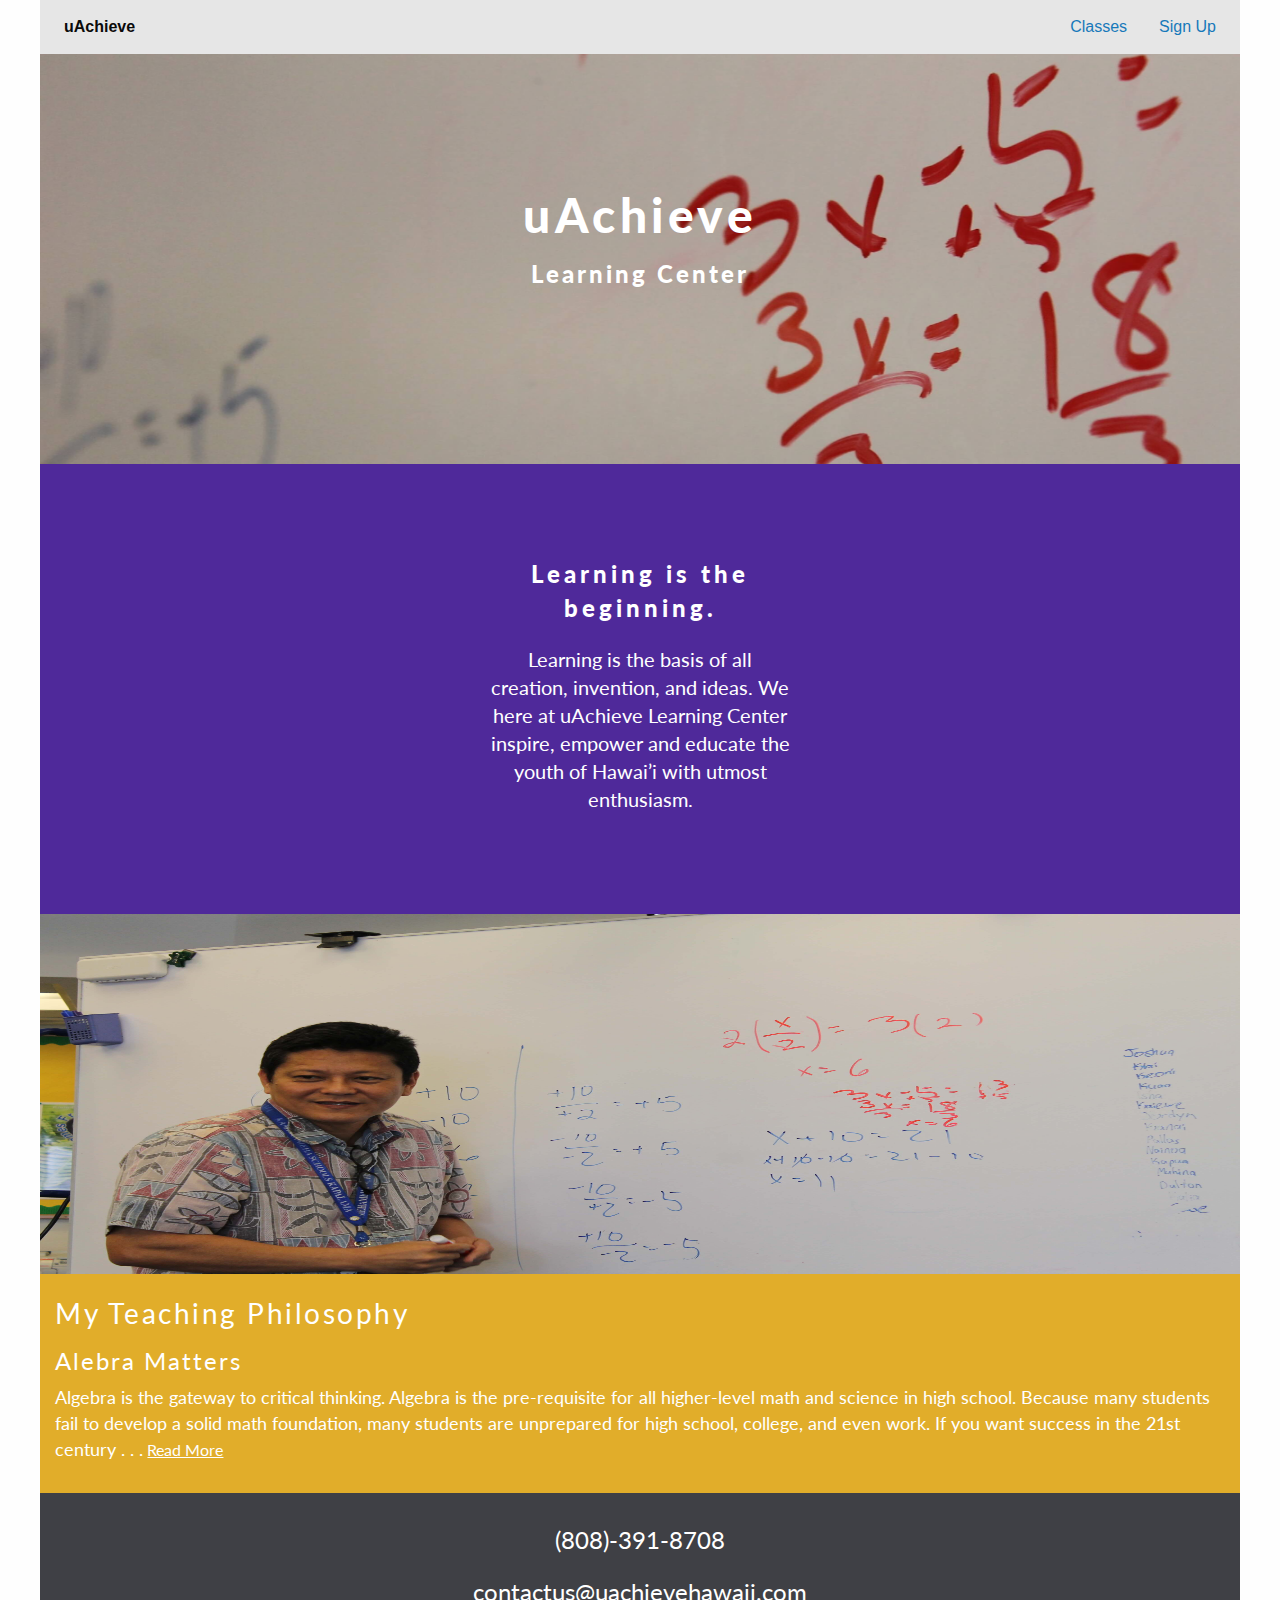
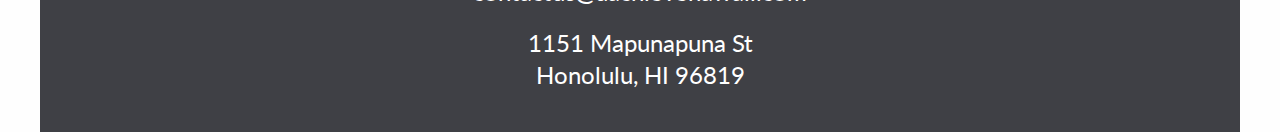
==== commit f9db8525: "nav touchups" ====
--- a/index.html
+++ b/index.html
@@ -22,13 +22,13 @@
       <div class="top-bar" id="da-menu">
         <div class="top-bar-right">
           <ul class="vertical medium-horizontal menu">
-            <li><a href="#">Two</a></li>
-            <li><a href="#">Three</a></li>
+            <li><a href="#">Classes</a></li>
+            <li><a href="#">Sign Up</a></li>
           </ul>
         </div>
         <div class="top-bar-left">
           <ul class="menu">
-            <li class="menu-text show-for-medium">Site Title</li>
+            <li class="menu-text show-for-medium">uAchieve</li>
           </ul>
         </div>
       </div>
--- a/css/index.css
+++ b/css/index.css
@@ -1 +1 @@
-.title-bar{float:right;background-color:transparent}.top-bar-right{clear:right;text-align:right}table{border:1px solid red}.hero1{z-index:-1 !important;position:relative;margin-top:-40px;height:50vh;background:#fff url("../img/whiteboard.jpg") no-repeat fixed center center;background-size:150% 100%}.hero1 .hero1text h1,.hero1 h2{font-family:'Lato';color:white;font-weight:900;text-align:center}.hero1 .hero1text{position:absolute;top:50%;left:50%;transform:translate(-50%, -50%)}.hero1 .hero1text h1{font-size:48px;letter-spacing:4.5px}.hero1 .hero1text h2{font-size:24px;letter-spacing:3px}.hero2{position:relative;height:50vh;background-color:#4f299a}.hero2 .hero2text h1,.hero2 h2{width:300px;color:white;font-family:'Lato';text-align:center}.hero2 .hero2text{position:absolute;top:50%;left:50%;transform:translate(-50%, -50%)}.hero2 .hero2text h1{font-weight:900;letter-spacing:4px;margin-bottom:20px}.hero3{height:40vh;background:#fff url("../img/andyteaching.jpg") no-repeat left top;background-size:100% 100%}.hero4{background-color:#e1ad2a}.hero4 .hero4text h1,.hero4 h2,.hero4 h3{color:white;font-family:'Lato';text-align:left}.hero4 .hero4text{padding-top:20px;margin-bottom:30px}.hero4 .hero4text h1{font-size:28px;letter-spacing:2.5px;margin-bottom:10px}.hero4 .hero4text h2{font-size:24px;letter-spacing:2px}.hero4 .hero4text h3{font-size:18px;display:inline;margin-bottom:5px}.hero4 .hero4text a{color:white;text-decoration:underline}.footer{background-color:#3F4045}.footer .footerText{padding-top:30px;margin-bottom:30px}.footer .footerText h1{color:white;text-align:center;font-family:'Lato';padding-bottom:10px}.footer .footerText h1:last-child{margin-top:-10px}.footer .footerText h1:nth-last-child(2){padding-bottom:0px}@media screen and (min-width: 40em){.top-bar-right{clear:none;text-align:left}}
+.title-bar{float:right;background-color:transparent}.top-bar-right{clear:right;text-align:right}table{border:1px solid red}.hero1{z-index:-1 !important;position:relative;margin-top:-40px;height:50vh;background:#fff url("../img/whiteboard.jpg") no-repeat fixed center center;background-size:150% 100%}.hero1 .hero1text h1,.hero1 h2{font-family:'Lato';color:white;font-weight:900;text-align:center}.hero1 .hero1text{position:absolute;top:50%;left:50%;transform:translate(-50%, -50%)}.hero1 .hero1text h1{font-size:48px;letter-spacing:4.5px}.hero1 .hero1text h2{font-size:24px;letter-spacing:3px}.hero2{position:relative;height:50vh;background-color:#4f299a}.hero2 .hero2text h1,.hero2 h2{width:300px;color:white;font-family:'Lato';text-align:center}.hero2 .hero2text{position:absolute;top:50%;left:50%;transform:translate(-50%, -50%)}.hero2 .hero2text h1{font-size:24px;font-weight:900;letter-spacing:4px;margin-bottom:20px}.hero2 .hero2text h2{font-size:20px}.hero3{height:40vh;background:#fff url("../img/andyteaching.jpg") no-repeat left top;background-size:100% 100%}.hero4{background-color:#e1ad2a}.hero4 .hero4text h1,.hero4 h2,.hero4 h3{color:white;font-family:'Lato';text-align:left}.hero4 .hero4text{padding-top:20px;margin-bottom:30px}.hero4 .hero4text h1{font-size:28px;letter-spacing:2.5px;margin-bottom:10px}.hero4 .hero4text h2{font-size:24px;letter-spacing:2px}.hero4 .hero4text h3{font-size:18px;display:inline;margin-bottom:5px}.hero4 .hero4text a{color:white;text-decoration:underline;font-family:'Lato'}.footer{background-color:#3F4045}.footer .footerText{padding-top:30px;margin-bottom:30px}.footer .footerText h1{color:white;text-align:center;font-family:'Lato';padding-bottom:10px;font-size:24px}.footer .footerText h1:last-child{margin-top:-10px}.footer .footerText h1:nth-last-child(2){padding-bottom:0px}@media screen and (min-width: 40em){.top-bar-right{clear:none;text-align:left}}
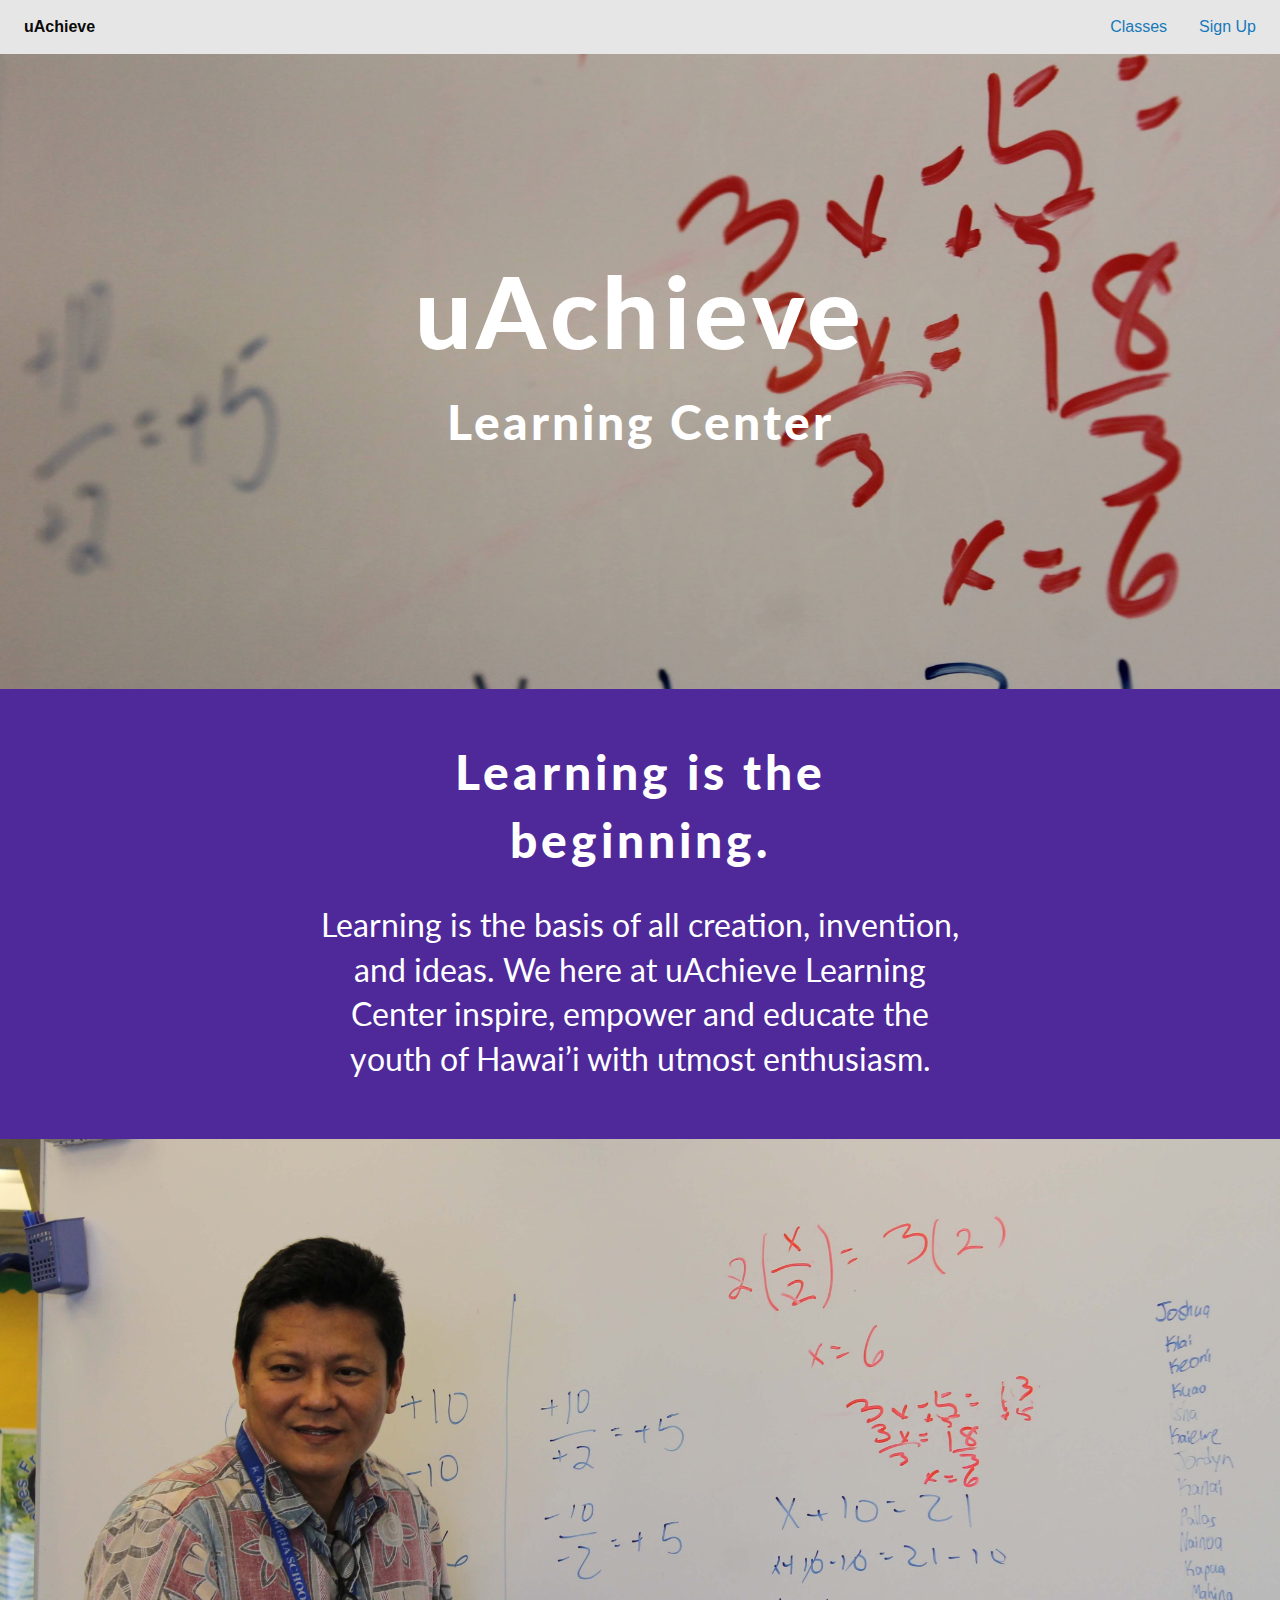
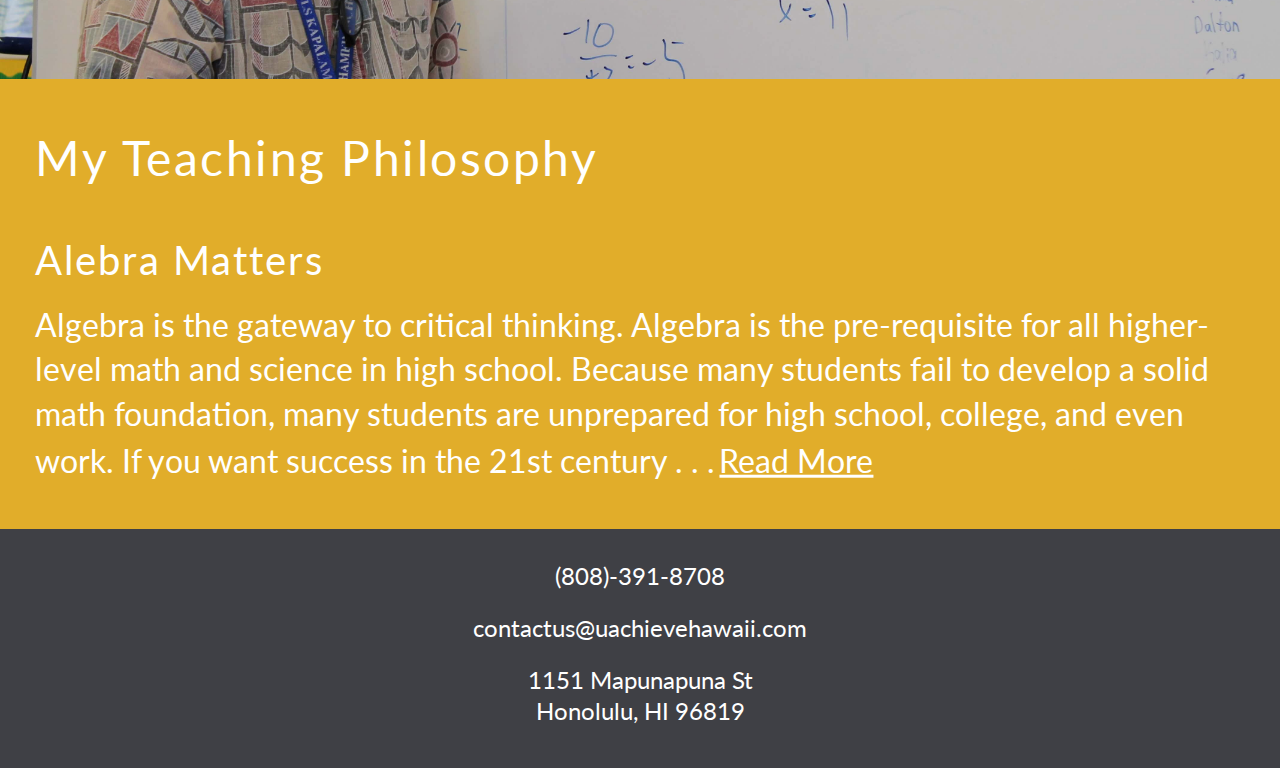
==== commit e3097cf7: "desktop styles completed" ====
--- a/index.html
+++ b/index.html
@@ -13,7 +13,7 @@
 
 
 
-    <div class="row">
+    <div class="row fullWidth">
     <!-- nav -->
       <div class="title-bar" data-responsive-toggle="da-menu" data-hide-for="medium">
         <button class="menu-icon" type="button" data-toggle="da-menu"></button>
@@ -43,7 +43,7 @@
     </div>
 
     <!-- hero2 -->
-    <div class="row hero2">
+    <div class="row hero2 fullWidth">
       <div class="small-12 columns">
         <div class="hero2text">
           <h1>Learning is the beginning.</h1>
@@ -53,10 +53,10 @@
     </div>
 
     <!-- hero3 -->
-    <div class="row hero3"></div>
+    <div class="row hero3 fullWidth"></div>
 
     <!-- hero4 -->
-    <div class="row hero4">
+    <div class="row hero4 fullWidth">
       <div class="small-12 columns">
         <div class="hero4text">
           <h1>My Teaching Philosophy</h1>
@@ -67,7 +67,7 @@
     </div>
 
     <!-- footer -->
-    <div class="row footer">
+    <div class="row footer fullWidth">
       <div class="small-12 columns">
         <div class="footerText">
           <h1>(808)-391-8708</h1>
--- a/css/index.css
+++ b/css/index.css
@@ -1 +1 @@
-.title-bar{float:right;background-color:transparent}.top-bar-right{clear:right;text-align:right}table{border:1px solid red}.hero1{z-index:-1 !important;position:relative;margin-top:-40px;height:50vh;background:#fff url("../img/whiteboard.jpg") no-repeat fixed center center;background-size:150% 100%}.hero1 .hero1text h1,.hero1 h2{font-family:'Lato';color:white;font-weight:900;text-align:center}.hero1 .hero1text{position:absolute;top:50%;left:50%;transform:translate(-50%, -50%)}.hero1 .hero1text h1{font-size:48px;letter-spacing:4.5px}.hero1 .hero1text h2{font-size:24px;letter-spacing:3px}.hero2{position:relative;height:50vh;background-color:#4f299a}.hero2 .hero2text h1,.hero2 h2{width:300px;color:white;font-family:'Lato';text-align:center}.hero2 .hero2text{position:absolute;top:50%;left:50%;transform:translate(-50%, -50%)}.hero2 .hero2text h1{font-size:24px;font-weight:900;letter-spacing:4px;margin-bottom:20px}.hero2 .hero2text h2{font-size:20px}.hero3{height:40vh;background:#fff url("../img/andyteaching.jpg") no-repeat left top;background-size:100% 100%}.hero4{background-color:#e1ad2a}.hero4 .hero4text h1,.hero4 h2,.hero4 h3{color:white;font-family:'Lato';text-align:left}.hero4 .hero4text{padding-top:20px;margin-bottom:30px}.hero4 .hero4text h1{font-size:28px;letter-spacing:2.5px;margin-bottom:10px}.hero4 .hero4text h2{font-size:24px;letter-spacing:2px}.hero4 .hero4text h3{font-size:18px;display:inline;margin-bottom:5px}.hero4 .hero4text a{color:white;text-decoration:underline;font-family:'Lato'}.footer{background-color:#3F4045}.footer .footerText{padding-top:30px;margin-bottom:30px}.footer .footerText h1{color:white;text-align:center;font-family:'Lato';padding-bottom:10px;font-size:24px}.footer .footerText h1:last-child{margin-top:-10px}.footer .footerText h1:nth-last-child(2){padding-bottom:0px}@media screen and (min-width: 40em){.top-bar-right{clear:none;text-align:left}}
+.title-bar{float:right;background-color:transparent}.top-bar-right{clear:right;text-align:right}table{border:1px solid red}.hero1{z-index:-1 !important;position:relative;margin-top:-40px;height:50vh;background:#fff url("../img/whiteboard.jpg") no-repeat fixed center center;background-size:150% 100%}.hero1 .hero1text h1,.hero1 h2{font-family:'Lato';color:white;font-weight:900;text-align:center}.hero1 .hero1text{position:absolute;top:50%;left:50%;transform:translate(-50%, -50%)}.hero1 .hero1text h1{font-size:48px;letter-spacing:4.5px}.hero1 .hero1text h2{font-size:24px;letter-spacing:3px}.hero2{position:relative;height:50vh;background-color:#4f299a}.hero2 .hero2text h1,.hero2 h2{width:300px;color:white;font-family:'Lato';text-align:center}.hero2 .hero2text{position:absolute;top:50%;left:50%;transform:translate(-50%, -50%)}.hero2 .hero2text h1{font-size:24px;font-weight:900;letter-spacing:4px;margin-bottom:20px}.hero2 .hero2text h2{font-size:20px}.hero3{height:40vh;background:#fff url("../img/andyteaching.jpg") no-repeat left top;background-size:100% 100%}.hero4{background-color:#e1ad2a}.hero4 .hero4text h1,.hero4 h2,.hero4 h3{color:white;font-family:'Lato';text-align:left}.hero4 .hero4text{padding-top:20px;margin-bottom:30px}.hero4 .hero4text h1{font-size:28px;letter-spacing:2.5px;margin-bottom:10px}.hero4 .hero4text h2{font-size:24px;letter-spacing:2px}.hero4 .hero4text h3{font-size:20px;display:inline;margin-bottom:5px}.hero4 .hero4text a{color:white;text-decoration:underline;font-family:'Lato';font-size:18px}.footer{background-color:#3F4045}.footer .footerText{padding-top:30px;margin-bottom:30px}.footer .footerText h1{color:white;text-align:center;font-family:'Lato';padding-bottom:10px;font-size:20px}.footer .footerText h1:last-child{margin-top:-10px}.footer .footerText h1:nth-last-child(2){padding-bottom:0px}@media screen and (min-width: 40em){.top-bar-right{clear:none;text-align:left}.hero3{background-position:50% 50%;background-size:cover}}@media screen and (min-width: 64em){.fullWidth{width:100%;margin-left:auto;margin-right:auto;max-width:initial}.hero1{height:75vh}.hero1 .hero1text h1{font-size:100px}.hero1 .hero1text h2{font-size:48px}.hero2 .hero2text h1{font-size:48px;width:100%;margin-bottom:30px}.hero2 .hero2text h2{font-size:32px;width:100%}.hero3{height:60vh}.hero4{position:relative;height:50vh}.hero4 .hero4text{position:absolute;top:50%;transform:translateY(-50%);padding:0px 20px 0px 20px;margin:0px}.hero4 .hero4text h1{font-size:48px;margin-bottom:40px}.hero4 .hero4text h2{font-size:40px;margin-bottom:15px}.hero4 .hero4text h3{font-size:32px}.hero4 .hero4text a{font-size:32px}.footer .footerText h1{font-size:24px}}
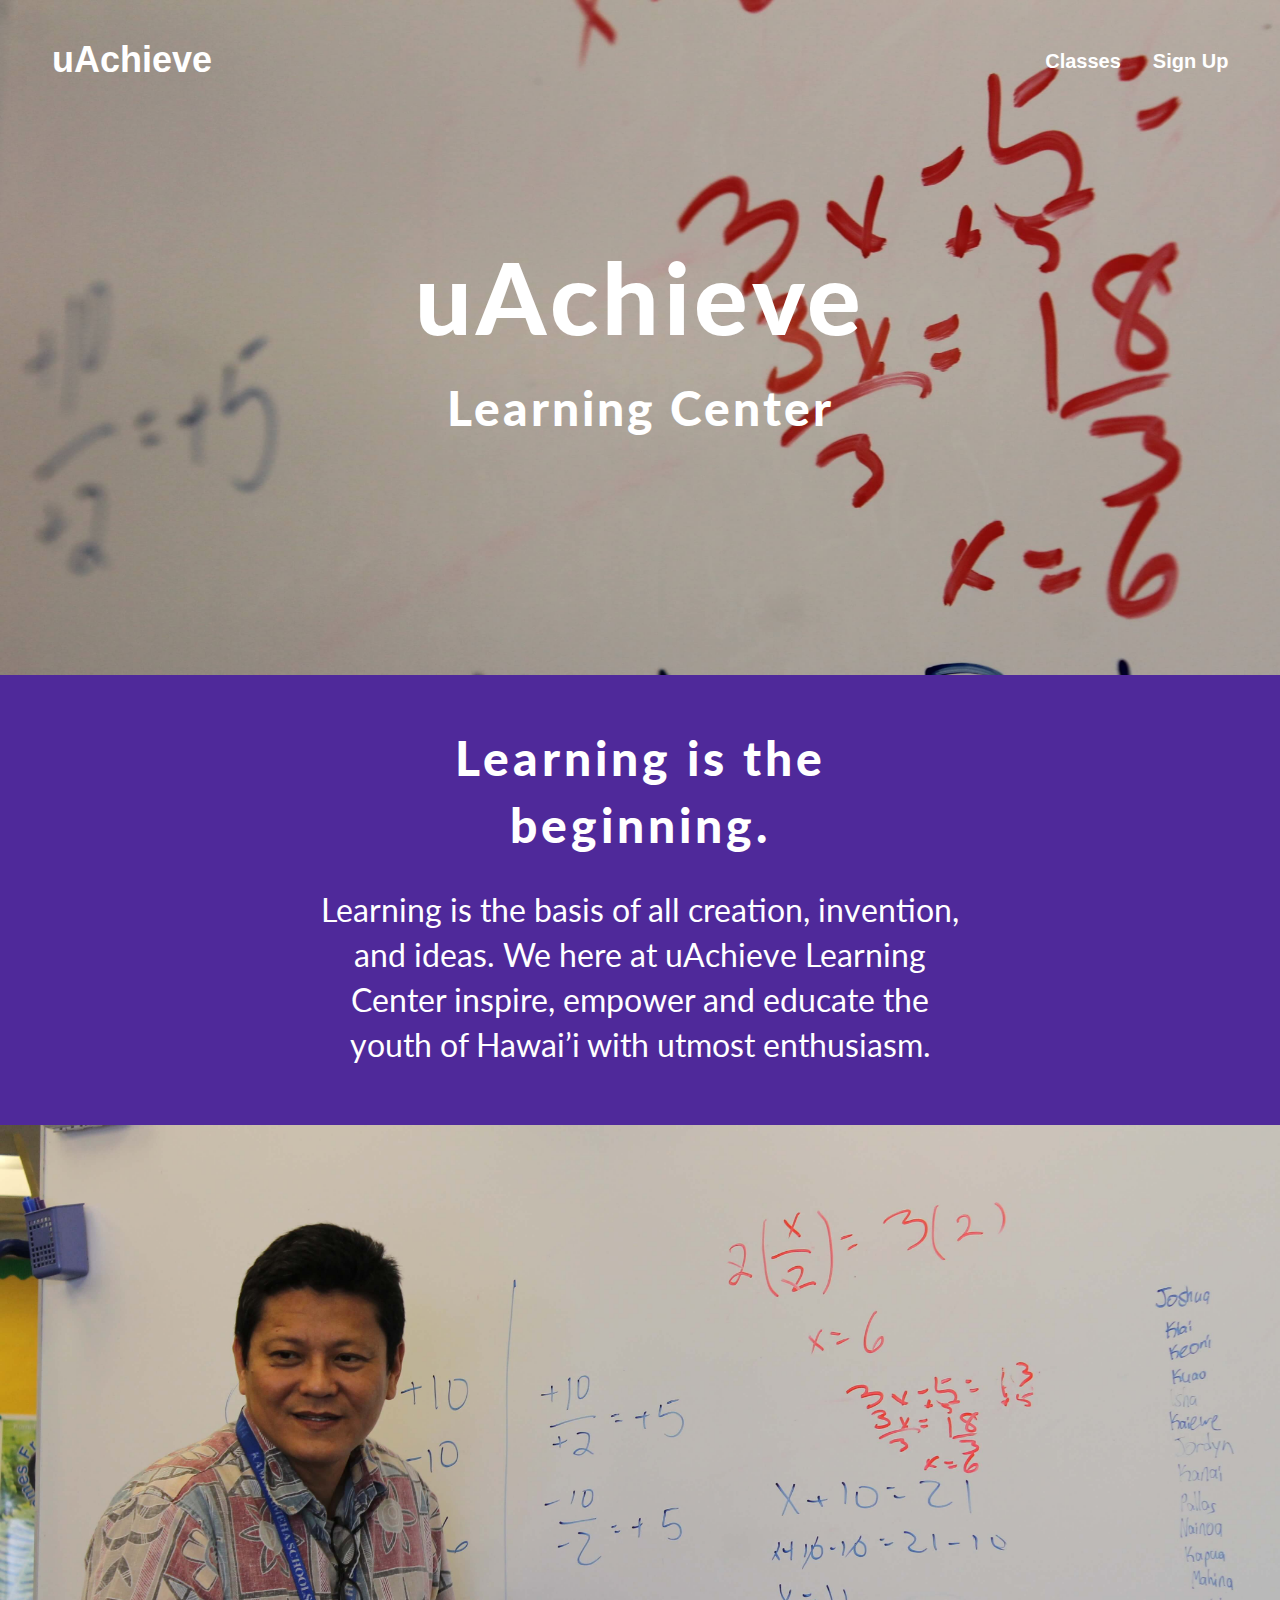
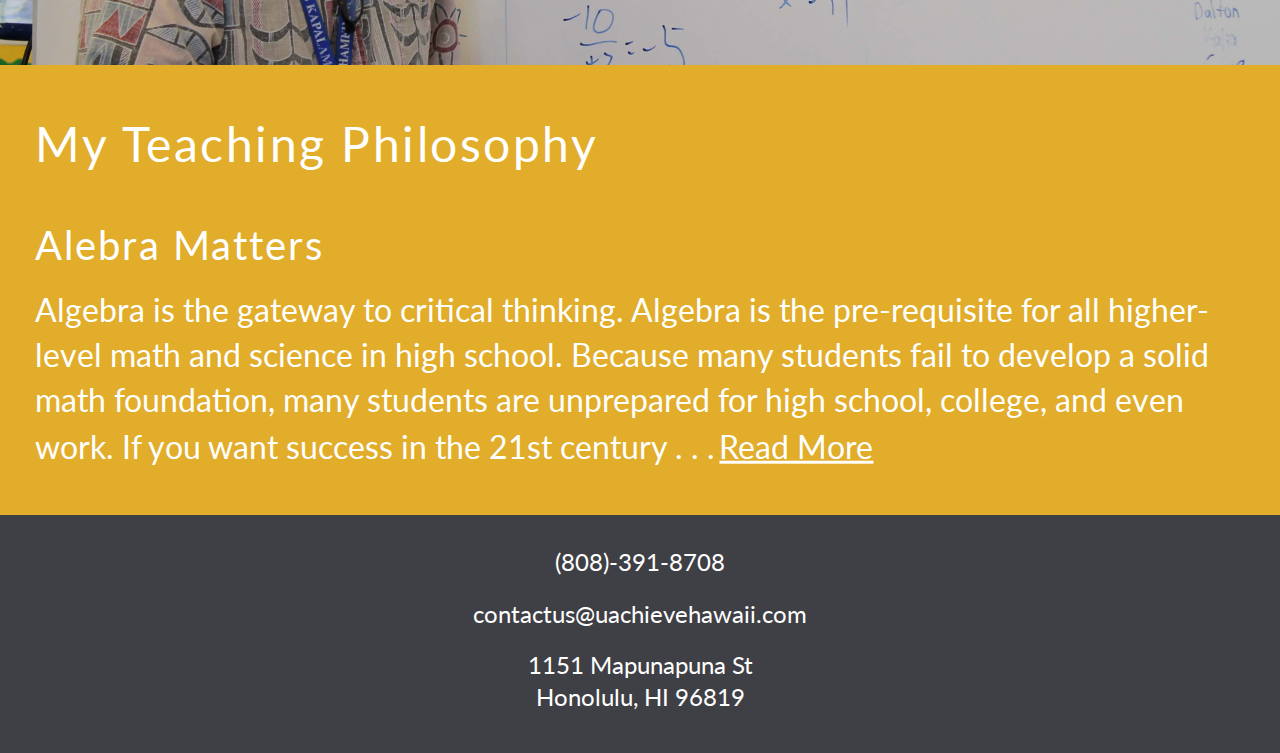
==== commit 1371b1d5: "uniform nav & other styling" ====
--- a/index.html
+++ b/index.html
@@ -13,7 +13,7 @@
 
 
 
-    <div class="row fullWidth">
+    <div class="row hero1 fullWidth">
     <!-- nav -->
       <div class="title-bar" data-responsive-toggle="da-menu" data-hide-for="medium">
         <button class="menu-icon" type="button" data-toggle="da-menu"></button>
@@ -22,19 +22,20 @@
       <div class="top-bar" id="da-menu">
         <div class="top-bar-right">
           <ul class="vertical medium-horizontal menu">
-            <li><a href="#">Classes</a></li>
+            <li class="show-for-small-only"><a href="index.html">Home</a></li>
+            <li><a href="classes.html">Classes</a></li>
             <li><a href="#">Sign Up</a></li>
           </ul>
         </div>
         <div class="top-bar-left">
           <ul class="menu">
-            <li class="menu-text show-for-medium">uAchieve</li>
+            <li class="menu-text show-for-medium"><a href="index.html">uAchieve</a></li>
           </ul>
         </div>
       </div>
 
       <!-- hero1 -->
-      <div class="small-12 columns hero1">
+      <div class="small-12 columns">
         <div class="hero1text">
           <h1>uAchieve</h1>
           <h2>Learning Center</h2>
--- a/css/index.css
+++ b/css/index.css
@@ -1 +1 @@
-.title-bar{float:right;background-color:transparent}.top-bar-right{clear:right;text-align:right}table{border:1px solid red}.hero1{z-index:-1 !important;position:relative;margin-top:-40px;height:50vh;background:#fff url("../img/whiteboard.jpg") no-repeat fixed center center;background-size:150% 100%}.hero1 .hero1text h1,.hero1 h2{font-family:'Lato';color:white;font-weight:900;text-align:center}.hero1 .hero1text{position:absolute;top:50%;left:50%;transform:translate(-50%, -50%)}.hero1 .hero1text h1{font-size:48px;letter-spacing:4.5px}.hero1 .hero1text h2{font-size:24px;letter-spacing:3px}.hero2{position:relative;height:50vh;background-color:#4f299a}.hero2 .hero2text h1,.hero2 h2{width:300px;color:white;font-family:'Lato';text-align:center}.hero2 .hero2text{position:absolute;top:50%;left:50%;transform:translate(-50%, -50%)}.hero2 .hero2text h1{font-size:24px;font-weight:900;letter-spacing:4px;margin-bottom:20px}.hero2 .hero2text h2{font-size:20px}.hero3{height:40vh;background:#fff url("../img/andyteaching.jpg") no-repeat left top;background-size:100% 100%}.hero4{background-color:#e1ad2a}.hero4 .hero4text h1,.hero4 h2,.hero4 h3{color:white;font-family:'Lato';text-align:left}.hero4 .hero4text{padding-top:20px;margin-bottom:30px}.hero4 .hero4text h1{font-size:28px;letter-spacing:2.5px;margin-bottom:10px}.hero4 .hero4text h2{font-size:24px;letter-spacing:2px}.hero4 .hero4text h3{font-size:20px;display:inline;margin-bottom:5px}.hero4 .hero4text a{color:white;text-decoration:underline;font-family:'Lato';font-size:18px}.footer{background-color:#3F4045}.footer .footerText{padding-top:30px;margin-bottom:30px}.footer .footerText h1{color:white;text-align:center;font-family:'Lato';padding-bottom:10px;font-size:20px}.footer .footerText h1:last-child{margin-top:-10px}.footer .footerText h1:nth-last-child(2){padding-bottom:0px}@media screen and (min-width: 40em){.top-bar-right{clear:none;text-align:left}.hero3{background-position:50% 50%;background-size:cover}}@media screen and (min-width: 64em){.fullWidth{width:100%;margin-left:auto;margin-right:auto;max-width:initial}.hero1{height:75vh}.hero1 .hero1text h1{font-size:100px}.hero1 .hero1text h2{font-size:48px}.hero2 .hero2text h1{font-size:48px;width:100%;margin-bottom:30px}.hero2 .hero2text h2{font-size:32px;width:100%}.hero3{height:60vh}.hero4{position:relative;height:50vh}.hero4 .hero4text{position:absolute;top:50%;transform:translateY(-50%);padding:0px 20px 0px 20px;margin:0px}.hero4 .hero4text h1{font-size:48px;margin-bottom:40px}.hero4 .hero4text h2{font-size:40px;margin-bottom:15px}.hero4 .hero4text h3{font-size:32px}.hero4 .hero4text a{font-size:32px}.footer .footerText h1{font-size:24px}}
+.title-bar{float:right;background-color:transparent}.top-bar,.top-bar ul{background-color:transparent}.top-bar li,.top-bar ul li{border-bottom:1px solid white}.top-bar a,.top-bar ul a{color:white}.top-bar-right{clear:right;text-align:right}.hero1{position:relative;height:450px;background:#fff url("../img/whiteboard.jpg") no-repeat fixed center center;background-size:150% 100%}.hero1 .hero1text h1,.hero1 h2{font-family:'Lato';color:white;font-weight:900;text-align:center}.hero1 .hero1text{position:absolute;top:50%;left:50%;transform:translate(-50%, -50%)}.hero1 .hero1text h1{font-size:48px;letter-spacing:4.5px}.hero1 .hero1text h2{font-size:24px;letter-spacing:3px}.hero2{position:relative;height:50vh;background-color:#4f299a}.hero2 .hero2text h1,.hero2 h2{width:300px;color:white;font-family:'Lato';text-align:center}.hero2 .hero2text{position:absolute;top:50%;left:50%;transform:translate(-50%, -50%)}.hero2 .hero2text h1{font-size:24px;font-weight:900;letter-spacing:4px;margin-bottom:20px}.hero2 .hero2text h2{font-size:20px}.hero3{height:40vh;background:#fff url("../img/andyteaching.jpg") no-repeat left top;background-size:100% 100%}.hero4{background-color:#e1ad2a}.hero4 .hero4text h1,.hero4 h2,.hero4 h3{color:white;font-family:'Lato';text-align:left}.hero4 .hero4text{padding-top:20px;margin-bottom:30px}.hero4 .hero4text h1{font-size:28px;letter-spacing:2.5px;margin-bottom:10px}.hero4 .hero4text h2{font-size:24px;letter-spacing:2px}.hero4 .hero4text h3{font-size:20px;display:inline;margin-bottom:5px}.hero4 .hero4text a{color:white;text-decoration:underline;font-family:'Lato';font-size:18px}.footer{background-color:#3F4045}.footer .footerText{padding-top:30px;margin-bottom:30px}.footer .footerText h1{color:white;text-align:center;font-family:'Lato';padding-bottom:10px;font-size:20px}.footer .footerText h1:last-child{margin-top:-10px}.footer .footerText h1:nth-last-child(2){padding-bottom:0px}@media screen and (min-width: 40em){.top-bar-right{clear:none;text-align:left}.top-bar-left li{color:white}.top-bar,.top-bar ul{padding:10px}.top-bar li,.top-bar ul li{border:none}.top-bar a,.top-bar ul a{font-size:20px;font-weight:600}.top-bar-left .menu a{font-size:36px}.top-bar{position:relative}.top-bar-right{position:absolute;top:50%;right:2%;transform:translateY(-50%)}.hero3{background-position:50% 50%;background-size:cover}}@media only screen and (min-device-width: 375px) and (max-device-width: 667px) and (-webkit-min-device-pixel-ratio: 2) and (orientation: landscape){.hero1{height:75vh}.hero2{height:90vh}.hero3{height:70vh}}@media screen and (min-width: 64em){.fullWidth{width:100%;margin-left:auto;margin-right:auto;max-width:initial}.hero1{height:75vh}.hero1 .hero1text h1{font-size:100px}.hero1 .hero1text h2{font-size:48px}.hero2 .hero2text h1{font-size:48px;width:100%;margin-bottom:30px}.hero2 .hero2text h2{font-size:32px;width:100%}.hero3{height:60vh}.hero4{position:relative;height:50vh}.hero4 .hero4text{position:absolute;top:50%;transform:translateY(-50%);padding:0px 20px 0px 20px;margin:0px}.hero4 .hero4text h1{font-size:48px;margin-bottom:40px}.hero4 .hero4text h2{font-size:40px;margin-bottom:15px}.hero4 .hero4text h3{font-size:32px}.hero4 .hero4text a{font-size:32px}.footer .footerText h1{font-size:24px}}
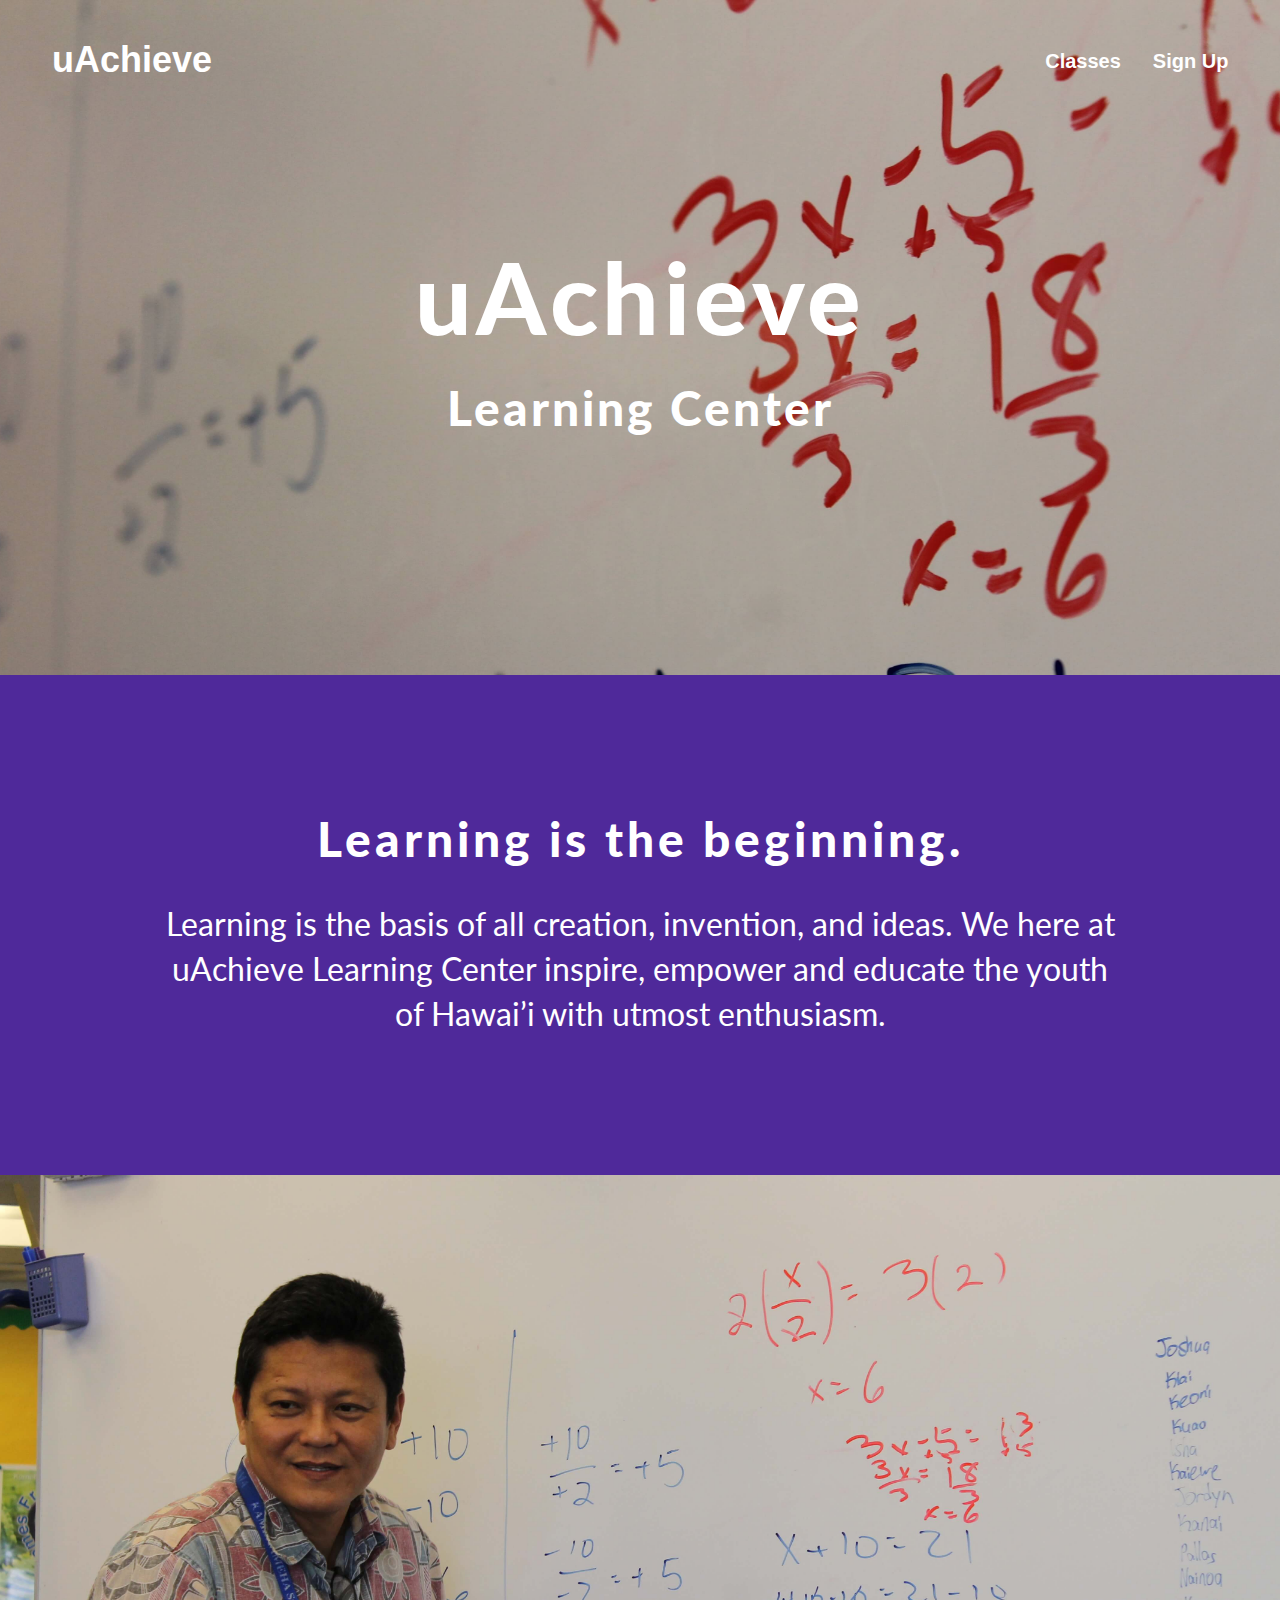
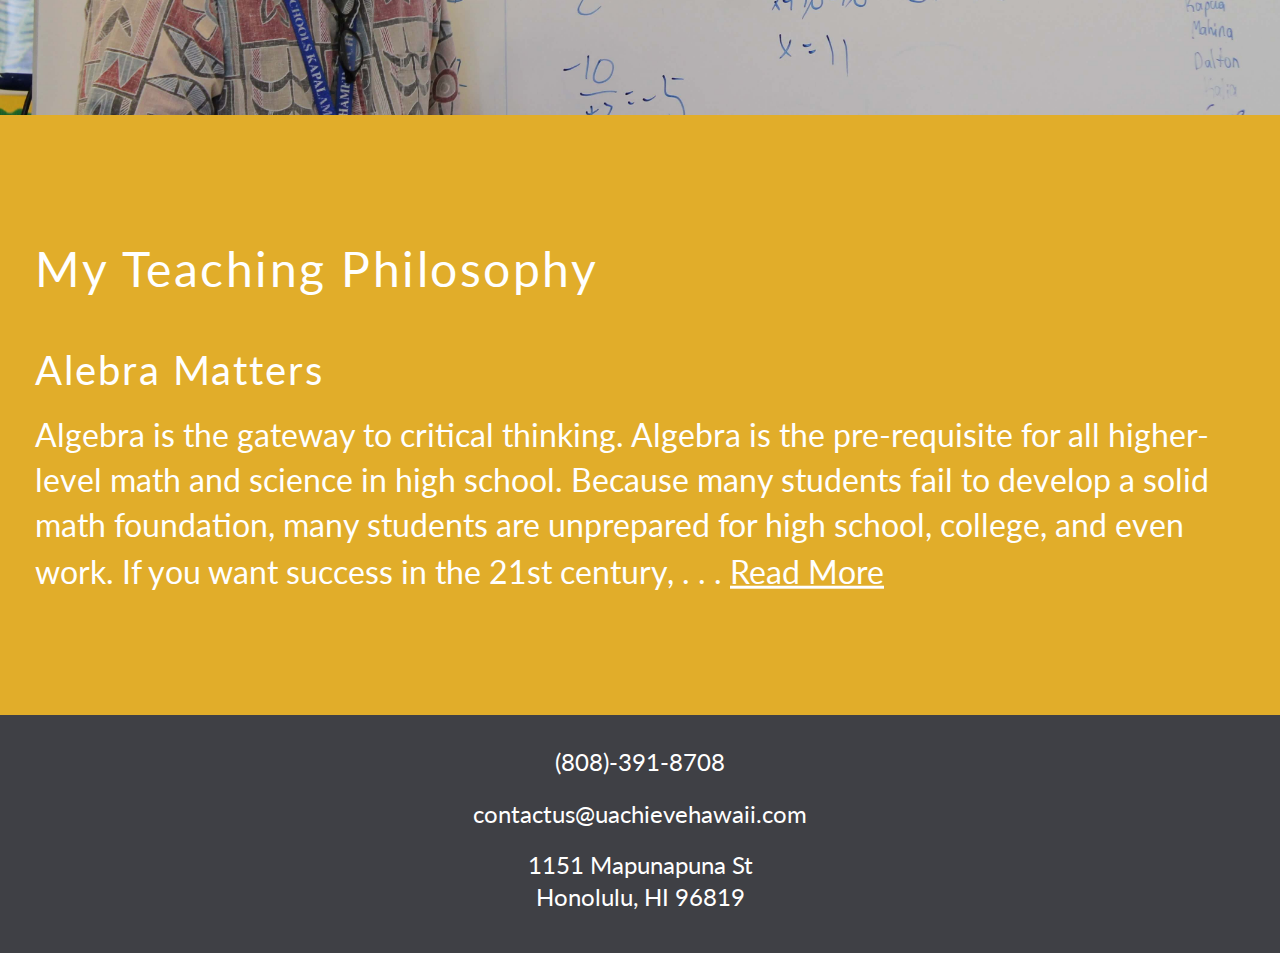
==== commit 165ab3fb: "JS functionality errors fixed" ====
--- a/index.html
+++ b/index.html
@@ -24,7 +24,7 @@
           <ul class="vertical medium-horizontal menu">
             <li class="show-for-small-only"><a href="index.html">Home</a></li>
             <li><a href="classes.html">Classes</a></li>
-            <li><a href="#">Sign Up</a></li>
+            <li><a href="signup.html">Sign Up</a></li>
           </ul>
         </div>
         <div class="top-bar-left">
@@ -62,7 +62,7 @@
         <div class="hero4text">
           <h1>My Teaching Philosophy</h1>
           <h2>Alebra Matters</h2>
-          <h3>Algebra is the gateway to critical thinking. Algebra is the pre-requisite for all higher-level math and science in high school. Because many students fail to develop a solid math foundation, many students are unprepared for high school, college, and even work. If you want success in the 21st century . . .</h3> <a href="">Read More</a>
+          <h3>Algebra is the gateway to critical thinking. Algebra is the pre-requisite for all higher-level math and science in high school. Because many students fail to develop a solid math foundation, many students are unprepared for high school, college, and even work. If you want success in the 21st century, </h3> <a href="" id="readMore">. . . <span>Read More</span></a>
         </div>
       </div>
     </div>
--- a/css/index.css
+++ b/css/index.css
@@ -1 +1 @@
-.title-bar{float:right;background-color:transparent}.top-bar,.top-bar ul{background-color:transparent}.top-bar li,.top-bar ul li{border-bottom:1px solid white}.top-bar a,.top-bar ul a{color:white}.top-bar-right{clear:right;text-align:right}.hero1{position:relative;height:450px;background:#fff url("../img/whiteboard.jpg") no-repeat fixed center center;background-size:150% 100%}.hero1 .hero1text h1,.hero1 h2{font-family:'Lato';color:white;font-weight:900;text-align:center}.hero1 .hero1text{position:absolute;top:50%;left:50%;transform:translate(-50%, -50%)}.hero1 .hero1text h1{font-size:48px;letter-spacing:4.5px}.hero1 .hero1text h2{font-size:24px;letter-spacing:3px}.hero2{position:relative;height:50vh;background-color:#4f299a}.hero2 .hero2text h1,.hero2 h2{width:300px;color:white;font-family:'Lato';text-align:center}.hero2 .hero2text{position:absolute;top:50%;left:50%;transform:translate(-50%, -50%)}.hero2 .hero2text h1{font-size:24px;font-weight:900;letter-spacing:4px;margin-bottom:20px}.hero2 .hero2text h2{font-size:20px}.hero3{height:40vh;background:#fff url("../img/andyteaching.jpg") no-repeat left top;background-size:100% 100%}.hero4{background-color:#e1ad2a}.hero4 .hero4text h1,.hero4 h2,.hero4 h3{color:white;font-family:'Lato';text-align:left}.hero4 .hero4text{padding-top:20px;margin-bottom:30px}.hero4 .hero4text h1{font-size:28px;letter-spacing:2.5px;margin-bottom:10px}.hero4 .hero4text h2{font-size:24px;letter-spacing:2px}.hero4 .hero4text h3{font-size:20px;display:inline;margin-bottom:5px}.hero4 .hero4text a{color:white;text-decoration:underline;font-family:'Lato';font-size:18px}.footer{background-color:#3F4045}.footer .footerText{padding-top:30px;margin-bottom:30px}.footer .footerText h1{color:white;text-align:center;font-family:'Lato';padding-bottom:10px;font-size:20px}.footer .footerText h1:last-child{margin-top:-10px}.footer .footerText h1:nth-last-child(2){padding-bottom:0px}@media screen and (min-width: 40em){.top-bar-right{clear:none;text-align:left}.top-bar-left li{color:white}.top-bar,.top-bar ul{padding:10px}.top-bar li,.top-bar ul li{border:none}.top-bar a,.top-bar ul a{font-size:20px;font-weight:600}.top-bar-left .menu a{font-size:36px}.top-bar{position:relative}.top-bar-right{position:absolute;top:50%;right:2%;transform:translateY(-50%)}.hero3{background-position:50% 50%;background-size:cover}}@media only screen and (min-device-width: 375px) and (max-device-width: 667px) and (-webkit-min-device-pixel-ratio: 2) and (orientation: landscape){.hero1{height:75vh}.hero2{height:90vh}.hero3{height:70vh}}@media screen and (min-width: 64em){.fullWidth{width:100%;margin-left:auto;margin-right:auto;max-width:initial}.hero1{height:75vh}.hero1 .hero1text h1{font-size:100px}.hero1 .hero1text h2{font-size:48px}.hero2 .hero2text h1{font-size:48px;width:100%;margin-bottom:30px}.hero2 .hero2text h2{font-size:32px;width:100%}.hero3{height:60vh}.hero4{position:relative;height:50vh}.hero4 .hero4text{position:absolute;top:50%;transform:translateY(-50%);padding:0px 20px 0px 20px;margin:0px}.hero4 .hero4text h1{font-size:48px;margin-bottom:40px}.hero4 .hero4text h2{font-size:40px;margin-bottom:15px}.hero4 .hero4text h3{font-size:32px}.hero4 .hero4text a{font-size:32px}.footer .footerText h1{font-size:24px}}
+.title-bar{float:right;background-color:transparent}.top-bar,.top-bar ul{background-color:transparent}.top-bar li,.top-bar ul li{border-bottom:1px solid white}.top-bar a,.top-bar ul a{color:white}.top-bar-right{clear:right;text-align:right}.hero1{position:relative;height:450px;background:#fff url("../img/whiteboard.jpg") no-repeat fixed right center;background-size:180% 100%}.hero1 .hero1text h1,.hero1 h2{font-family:'Lato';color:white;font-weight:900;text-align:center}.hero1 .hero1text{position:absolute;top:50%;left:50%;transform:translate(-50%, -50%)}.hero1 .hero1text h1{font-size:48px;letter-spacing:4.5px}.hero1 .hero1text h2{font-size:24px;letter-spacing:3px}.hero2{position:relative;height:50vh;background-color:#4f299a}.hero2 .hero2text h1,.hero2 h2{width:300px;color:white;font-family:'Lato';text-align:center}.hero2 .hero2text{position:absolute;top:50%;left:50%;transform:translate(-50%, -50%)}.hero2 .hero2text h1{font-size:24px;font-weight:900;letter-spacing:4px;margin-bottom:20px}.hero2 .hero2text h2{font-size:20px}.hero3{height:40vh;background:#fff url("../img/andyteaching.jpg") no-repeat left top;background-size:100% 100%}.hero4{background-color:#e1ad2a}.hero4 .hero4text h1,.hero4 h2,.hero4 h3{color:white;font-family:'Lato';text-align:left}.hero4 .hero4text{padding-top:20px;margin-bottom:30px}.hero4 .hero4text h1{font-size:28px;letter-spacing:2.5px;margin-bottom:10px}.hero4 .hero4text h2{font-size:24px;letter-spacing:2px}.hero4 .hero4text h3{font-size:20px;display:inline;margin-bottom:5px}.hero4 .hero4text a{color:white;font-family:'Lato';font-size:18px}.hero4 .hero4text span{text-decoration:underline}.hero4 .hero4extended{height:965px}.footer{background-color:#3F4045}.footer .footerText{padding-top:30px;margin-bottom:30px}.footer .footerText h1{color:white;text-align:center;font-family:'Lato';padding-bottom:10px;font-size:20px}.footer .footerText h1:last-child{margin-top:-10px}.footer .footerText h1:nth-last-child(2){padding-bottom:0px}@media screen and (min-width: 40em){.top-bar-right{clear:none;text-align:left}.top-bar-left li{color:white}.top-bar,.top-bar ul{padding:10px}.top-bar li,.top-bar ul li{border:none}.top-bar a,.top-bar ul a{font-size:20px;font-weight:600}.top-bar-left .menu a{font-size:36px}.top-bar{position:relative}.top-bar-right{position:absolute;top:50%;right:2%;transform:translateY(-50%)}.hero1{background:#fff url("../img/whiteboard.jpg") no-repeat fixed center center;background-size:130% 100%}.hero3{background-position:50% 50%;background-size:cover}.hero4{height:350px}.hero4 .hero4text{margin-top:50px}.hero4extended{height:650px}}@media only screen and (min-device-width: 375px) and (max-device-width: 667px) and (-webkit-min-device-pixel-ratio: 2) and (orientation: landscape){.hero1{height:75vh}.hero2{height:90vh}.hero3{height:70vh}}@media screen and (min-width: 64em){.fullWidth{width:100%;margin-left:auto;margin-right:auto;max-width:initial}.hero1{height:75vh}.hero1 .hero1text h1{font-size:100px}.hero1 .hero1text h2{font-size:48px}.hero2{height:500px}.hero2 .hero2text{width:75%}.hero2 .hero2text h1{font-size:48px;width:100%;margin-bottom:30px}.hero2 .hero2text h2{font-size:32px;width:100%}.hero3{height:60vh}.hero4{position:relative;height:600px}.hero4 .hero4text{position:absolute;top:50%;transform:translateY(-50%);padding:0px 20px 0px 20px;margin:0px}.hero4 .hero4text h1{font-size:48px;margin-bottom:40px}.hero4 .hero4text h2{font-size:40px;margin-bottom:15px}.hero4 .hero4text h3{font-size:32px}.hero4 .hero4text a{font-size:32px}.hero4extended{height:800px}.footer .footerText h1{font-size:24px}}
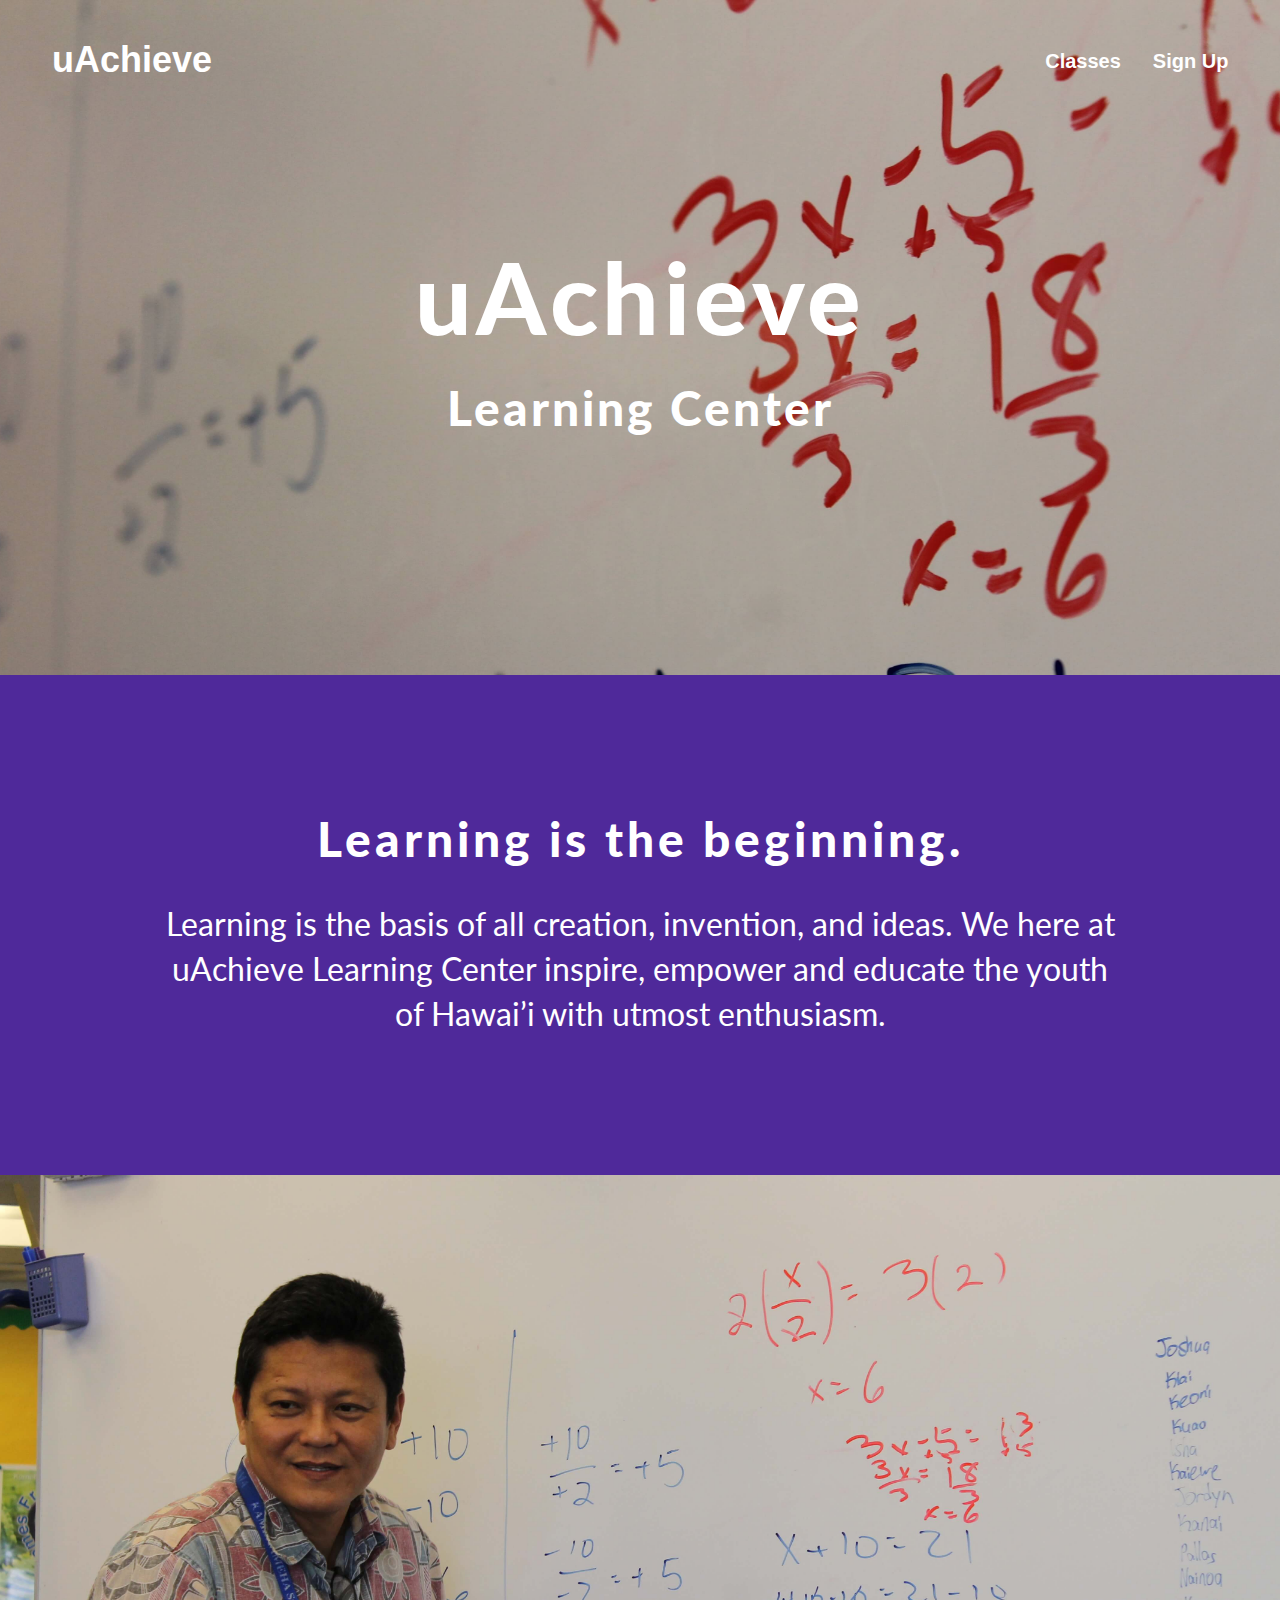
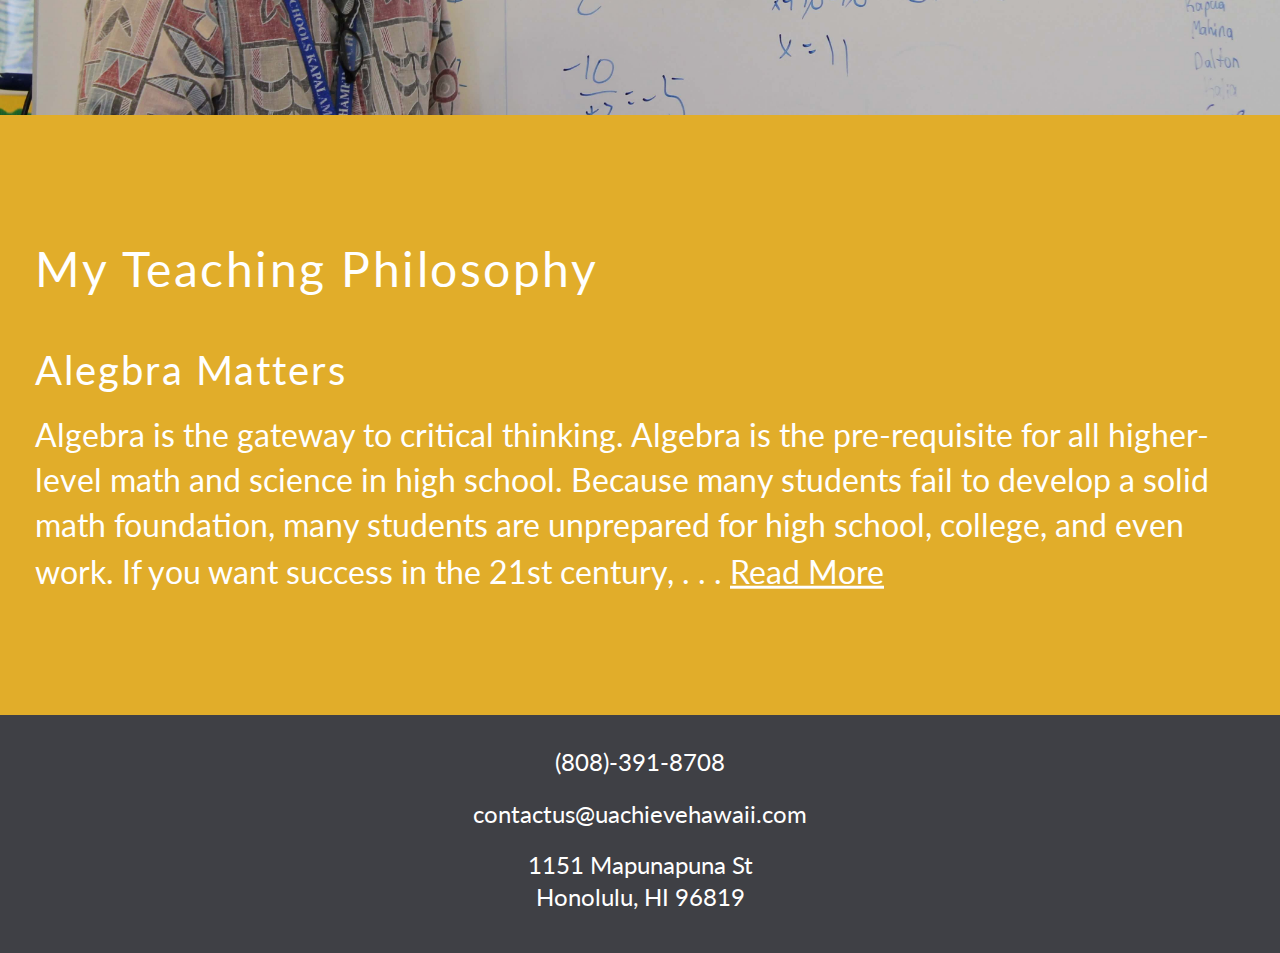
==== commit aaa20bea: "typos" ====
--- a/index.html
+++ b/index.html
@@ -4,15 +4,23 @@
     <meta charset="utf-8">
     <meta http-equiv="x-ua-compatible" content="ie=edge">
     <meta name="viewport" content="width=device-width, initial-scale=1.0">
-    <title>uAchieve 2</title>
+    <title>uAchieve</title>
     <link rel="stylesheet" href="css/app.css">
     <link rel="stylesheet" href="css/index.css">
     <link href="https://fonts.googleapis.com/css?family=Lato" rel="stylesheet">
+    <script>
+      (function(i,s,o,g,r,a,m){i['GoogleAnalyticsObject']=r;i[r]=i[r]||function(){
+      (i[r].q=i[r].q||[]).push(arguments)},i[r].l=1*new Date();a=s.createElement(o),
+      m=s.getElementsByTagName(o)[0];a.async=1;a.src=g;m.parentNode.insertBefore(a,m)
+      })(window,document,'script','https://www.google-analytics.com/analytics.js','ga');
+
+      ga('create', 'UA-58343903-3', 'auto');
+      ga('send', 'pageview');
+      
+    </script>
   </head>
   <body>
-
-
-
+  
     <div class="row hero1 fullWidth">
     <!-- nav -->
       <div class="title-bar" data-responsive-toggle="da-menu" data-hide-for="medium">
@@ -22,14 +30,14 @@
       <div class="top-bar" id="da-menu">
         <div class="top-bar-right">
           <ul class="vertical medium-horizontal menu">
-            <li class="show-for-small-only"><a href="index.html">Home</a></li>
-            <li><a href="classes.html">Classes</a></li>
-            <li><a href="signup.html">Sign Up</a></li>
+            <li class="show-for-small-only"><a href="/">Home</a></li>
+            <li><a href="/classes">Classes</a></li>
+            <li><a href="/signup">Sign Up</a></li>
           </ul>
         </div>
         <div class="top-bar-left">
           <ul class="menu">
-            <li class="menu-text show-for-medium"><a href="index.html">uAchieve</a></li>
+            <li class="menu-text show-for-medium"><a href="/">uAchieve</a></li>
           </ul>
         </div>
       </div>
@@ -61,7 +69,7 @@
       <div class="small-12 columns">
         <div class="hero4text">
           <h1>My Teaching Philosophy</h1>
-          <h2>Alebra Matters</h2>
+          <h2>Alegbra Matters</h2>
           <h3>Algebra is the gateway to critical thinking. Algebra is the pre-requisite for all higher-level math and science in high school. Because many students fail to develop a solid math foundation, many students are unprepared for high school, college, and even work. If you want success in the 21st century, </h3> <a href="" id="readMore">. . . <span>Read More</span></a>
         </div>
       </div>
